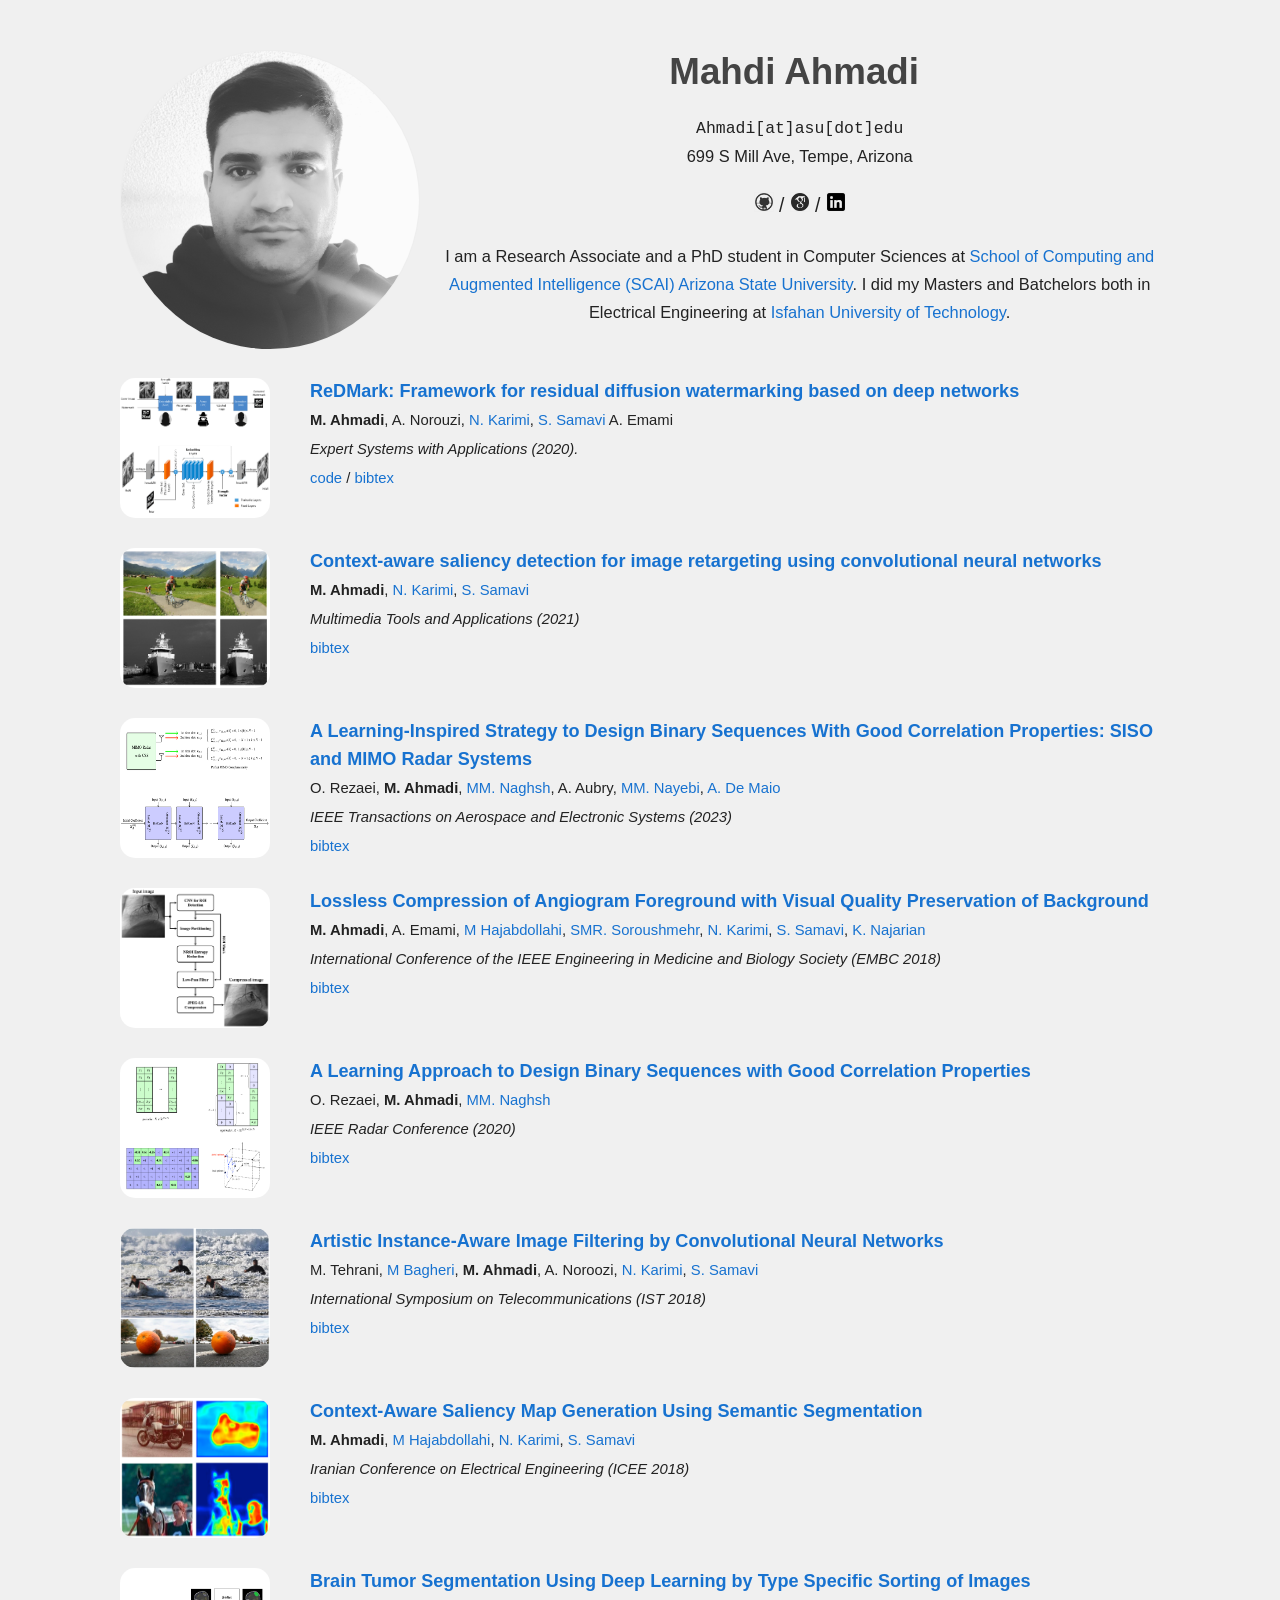
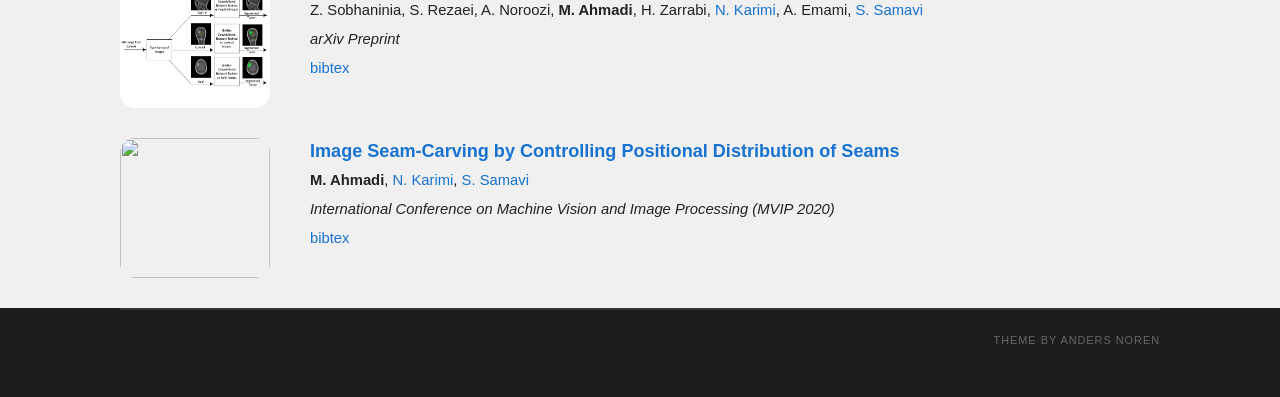
==== index.html @ 018c381a "added conference papers" ====
<!DOCTYPE html>
<html lang="en-US">

<head>
	<!-- Say hello to big brother -->
	<script>
  		(function(i,s,o,g,r,a,m){i['GoogleAnalyticsObject']=r;i[r]=i[r]//function(){
  		(i[r].q=i[r].q//[]).push(arguments)},i[r].l=1*new Date();a=s.createElement(o),
  		m=s.getElementsByTagName(o)[0];a.async=1;a.src=g;m.parentNode.insertBefore(a,m)
  		})(window,document,'script','https://www.google-analytics.com/analytics.js','ga');

  		ga('create', 'UA-86117270-1', 'auto');
		ga('send', 'pageview');
	</script>

	<meta charset="UTF-8">
	<meta name="viewport" content="width=device-width, initial-scale=1.0, maximum-scale=1.0, user-scalable=no" >
	<link rel="icon" type="image/png" href="home/icons/asu.png">
	<title>Mahdi Ahmadi</title>
	<link rel='stylesheet' id='new_style-css'  href='hemingway_stripped.css' type='text/css' media='all' />

	<!--Customizer CSS-->
	<style type="text/css">
	name {
		font-family: 'Lato', Verdana, Helvetica, sans-serif;
		font-size: 1em;
		padding-right: 0.3em;
	}
	heading {
		font-family: 'Lato', Verdana, Helvetica, sans-serif;
		font-size: 22px;
	}
	papertitle {
		font-family: 'Lato', Verdana, Helvetica, sans-serif;
		font-size: 1.1em;
		font-weight: bold;
	}
	authors {
		font-family: 'Lato', Verdana, Helvetica, sans-serif;
		font-size: 0.9em;
	}
	conference {
		font-family: 'Lato', Verdana, Helvetica, sans-serif;
		font-size: 0.9em;
		font-style: italic;
	}
	extras {
		font-family: 'Lato', Verdana, Helvetica, sans-serif;
		font-size: 0.9em;
	}
	.thumbnail {
		border-radius: 15px;
		float: left;
		margin-right: 40px;
		margin-bottom: 30px;
		vertical-align: middle;
		width: 150px;
		height:140px;
	}
	.img-circle {border-radius: 50%;}
	</style>
	
	<!--/Customizer CSS-->
</head>

<body>	
	<!-- Profile photo -->
	<!-- <div class="header section" style="background-image: url(home/background.jpg)"></div>  -->

	<div class="section-inner">
		<div class="post-content">
			<div class="alignleft">
				<img class="img-circle" src="home/profile1.jpg" width="300"/><br>
			</div>

			<!-- ===========================  Name and links ================================ -->
			<h1 class="aligncenter"><name>Mahdi Ahmadi</name></h1>

			<!-- ===========================  Contact info ================================ -->
			<p class="aligncenter">
				<font face="courier"> Ahmadi[at]asu[dot]edu </font> <br>
				699 S Mill Ave, Tempe, Arizona
			</p>

			<!-- ===========================  Info Links ================================ -->
			<p class="aligncenter" style="font-size:1em;" >
				<!--  All black icons -->
				<a href="https://github.com/MahdiShAhmadi"> <img src="home/icons/github-logo-icon-0.png" width="20" title='github'/> </a> /
				<a href="https://scholar.google.com/citations?user=rhxKATcAAAAJ&hl=en"> <img src="home/icons/GoogleScholar.png" width="20" title='gscholar'/>  </a> /
				<a href="https://www.linkedin.com/in/mahdi-ahmadi-640239119/"> <img src="home/icons/linkedin-icon-black.png" width="20" title='LinkedIn'/> </a> 
			</p>

			
			<!-- ===========================  Bio ================================ -->
			<p class="aligncenter">
				I am a Research Associate and a PhD student in Computer Sciences at <a href="https://scai.engineering.asu.edu/" >School of Computing and Augmented Intelligence (SCAI)</a> <a href="https://asu.edu/" >Arizona State University</a>.
				I did my Masters and Batchelors both in Electrical Engineering at <a href="https://iut.ac.ir/en">Isfahan University of Technology</a>.
			</p>
			

			<!-- =========================  Publications ========================= -->
			<!-- <h2>Publications</h2> -->
			<p style="clear:left">
				<img class="thumbnail" src="publications/redmark/redmark1.png">
				<papertitle><a href="https://www.sciencedirect.com/science/article/abs/pii/S0957417419308759">ReDMark: Framework for residual diffusion watermarking based on deep networks</a></papertitle><br>
				<authors>
					<b>M. Ahmadi</b>,
					A. Norouzi,
					<a href="https://nader-karimi.iut.ac.ir/">N. Karimi</a>,
					<a href="https://samavi.iut.ac.ir/">S. Samavi</a>
					A. Emami<br>
				</authors>
				<conference>Expert Systems with Applications (2020).</conference> <br>
				<extras>
					<a href="https://github.com/MahdiShAhmadi/ReDMark">code</a> /
					<a href="publications/redmark/bibtex.txt">bibtex</a>
				</extras>
			</p>

			<p style="clear:left">
				<img class="thumbnail" src="publications/retargeting/retargeting.png">
				<papertitle><a href="https://link.springer.com/article/10.1007/s11042-020-10185-0">Context-aware saliency detection for image retargeting using convolutional neural networks</a></papertitle><br>
				<authors>
					<b>M. Ahmadi</b>,
					<a href="https://nader-karimi.iut.ac.ir/">N. Karimi</a>,
					<a href="https://samavi.iut.ac.ir/">S. Samavi</a><br>
				</authors>
				<conference>Multimedia Tools and Applications (2021)</conference> <br>
				<extras>
					<a href="publications/retargeting/bibtex.txt">bibtex</a>
				</extras>
			</p>

			<p style="clear:left">
				<img class="thumbnail" src="publications/biscorn-mimo/biscorn-mimo-css.png">
				<papertitle><a href="publications/dpmcnn/savalle2014deformable.pdf">A Learning-Inspired Strategy to Design Binary Sequences With Good Correlation Properties: SISO and MIMO Radar Systems</a></papertitle><br>
				<authors>
					O. Rezaei,
					<b>M. Ahmadi</b>,
					<a href="https://naghsh.iut.ac.ir/">MM. Naghsh</a>,
					A. Aubry,
					<a href="https://ee.sharif.edu/~nayebi/en/index.html">MM. Nayebi</a>,
					<a href="https://www.docenti.unina.it/#!/professor/414e544f4e494f4445204d41494f444d454e544e37344832304938363252/riferimenti">A. De Maio</a><br>
				</authors>
				<conference>IEEE Transactions on Aerospace and Electronic Systems (2023)</conference> <br>
				<extras>
					<!--<a href="https://arxiv.org/pdf/2305.08936">arXiv</a> /-->
					<a href="publications/biscorn-mimo/bibtex.txt">bibtex</a>
				</extras>
			</p>

			<p style="clear:left">
				<img class="thumbnail" src="publications/lossless/lossless.png">
				<papertitle><a href="https://ieeexplore.ieee.org/abstract/document/8513426">Lossless Compression of Angiogram Foreground with Visual Quality Preservation of Background</a></papertitle><br>
				<authors>
					<b>M. Ahmadi</b>,
					A. Emami,
					<a href="https://www.researchgate.net/profile/Mohsen-Hajabdollahi">M Hajabdollahi</a>,
					<a href="https://medicine.umich.edu/dept/mni/reza-soroushmehr-phd">SMR. Soroushmehr</a>,
					<a href="https://nader-karimi.iut.ac.ir/">N. Karimi</a>,
					<a href="https://samavi.iut.ac.ir/">S. Samavi</a>,
					<a href="https://najarianlab.ccmb.med.umich.edu/">K. Najarian</a><br>
				</authors>
				<conference>International Conference of the IEEE Engineering in Medicine and Biology Society (EMBC 2018)</conference> <br>
				<extras>
					<a href="publications/lossless/bibtex.txt">bibtex</a>
				</extras>
			</p>

			<p style="clear:left">
				<img class="thumbnail" src="publications/biscorn/biscorn.png">
				<papertitle><a href="https://ieeexplore.ieee.org/abstract/document/9266467">A Learning Approach to Design Binary Sequences with Good Correlation Properties</a></papertitle><br>
				<authors>
					O. Rezaei,
					<b>M. Ahmadi</b>,
					<a href="https://naghsh.iut.ac.ir/">MM. Naghsh</a><br>
				</authors>
				<conference>IEEE Radar Conference (2020)</conference> <br>
				<extras>
					<a href="publications/biscorn/bibtex.txt">bibtex</a>
				</extras>
			</p>

			<p style="clear:left">
				<img class="thumbnail" src="publications/artistic/artistic.png">
				<papertitle><a href="https://ieeexplore.ieee.org/abstract/document/8661048">Artistic Instance-Aware Image Filtering by Convolutional Neural Networks</a></papertitle><br>
				<authors>
					M. Tehrani,
					<a href="https://www.researchgate.net/profile/Mahnoosh-Bagheri">M Bagheri</a>,
					<b>M. Ahmadi</b>,
					A. Noroozi,
					<a href="https://nader-karimi.iut.ac.ir/">N. Karimi</a>,
					<a href="https://samavi.iut.ac.ir/">S. Samavi</a><br>
				</authors>
				<conference>International Symposium on Telecommunications (IST 2018)</conference> <br>
				<extras>
					<a href="publications/artistic/bibtex.txt">bibtex</a>
				</extras>
			</p>
			
			<p style="clear:left">
				<img class="thumbnail" src="publications/saliency/saliency.png">
				<papertitle><a href="https://ieeexplore.ieee.org/abstract/document/8472577">Context-Aware Saliency Map Generation Using Semantic Segmentation</a></papertitle><br>
				<authors>
					<b>M. Ahmadi</b>,
					<a href="https://www.researchgate.net/profile/Mohsen-Hajabdollahi">M Hajabdollahi</a>,
					<a href="https://nader-karimi.iut.ac.ir/">N. Karimi</a>,
					<a href="https://samavi.iut.ac.ir/">S. Samavi</a><br>
				</authors>
				<conference>Iranian Conference on Electrical Engineering (ICEE 2018)</conference> <br>
				<extras>
					<a href="publications/saliency/bibtex.txt">bibtex</a>
				</extras>
			</p>

			<p style="clear:left">
				<img class="thumbnail" src="publications/brain/brain.png">
				<papertitle><a href="https://arxiv.org/abs/1809.07786">Brain Tumor Segmentation Using Deep Learning by Type Specific Sorting of Images</a></papertitle><br>
				<authors>
					Z. Sobhaninia, 
					S. Rezaei,
					A. Noroozi,
					<b>M. Ahmadi</b>,
					H. Zarrabi,
					<a href="https://nader-karimi.iut.ac.ir/">N. Karimi</a>,
					A. Emami,
					<a href="https://samavi.iut.ac.ir/">S. Samavi</a><br>
				</authors>
				<conference>arXiv Preprint</conference> <br>
				<extras>
					<a href="publications/brain/bibtex.txt">bibtex</a>
				</extras>
			</p>

			<p style="clear:left">
				<img class="thumbnail" src="publications/seam/seam.png">
				<papertitle><a href="https://ieeexplore.ieee.org/abstract/document/9116888">Image Seam-Carving by Controlling Positional Distribution of Seams</a></papertitle><br>
				<authors>
					<b>M. Ahmadi</b>,
					<a href="https://nader-karimi.iut.ac.ir/">N. Karimi</a>,
					<a href="https://samavi.iut.ac.ir/">S. Samavi</a><br>
				</authors>
				<conference>International Conference on Machine Vision and Image Processing (MVIP 2020)</conference> <br>
				<extras>
					<a href="publications/seam/bibtex.txt">bibtex</a>
				</extras>
			</p>

			<div class="clear"></div>
		</div> <!-- /post-content -->
	</div> <!-- /wrapper section-inner -->

	<div class="credits section bg-dark no-padding">
		<div class="credits-inner section-inner">
			<p class="credits-right">
				Theme by <a href="http://www.andersnoren.se">Anders Noren</a>
			</p>
			<div class="clear"></div>
		</div> <!-- /credits-inner -->
	</div> <!-- /credits -->

</body>
</html>
---- hemingway_stripped.css ----
/*---------------------------------------------------------------------------------

	This theme is a stripped down version of Anders NorAn's
	Heminway theme.
	More info on the Heminway theme:
	Author URI: http://www.andersnoren.se
	Theme URI: http://www.andersnoren.se/teman/hemingway-wordpress-theme/
	License: GNU General Public License version 2.0
	License URI: http://www.gnu.org/licenses/gpl-2.0.html

	All files, unless otherwise stated, are released under the GNU General Public License
	version 2.0 (http://www.gnu.org/licenses/gpl-2.0.html)

-----------------------------------------------------------------------------------

	0.	CSS Reset & Clearfix
	1.	Document Setup
	2.  Structure
	3.	Header
	5.	Post Content
	6.	Footer and Credits
	7.	Responsive

----------------------------------------------------------------------------------- */


/* -------------------------------------------------------------------------------- */
/*	0. CSS Reset
/* -------------------------------------------------------------------------------- */

html, body { margin:0 auto; padding:0; }

h1, h2, h3, h4, h5, h6, p, em, img, li, ol, ul, fieldset, tr, th, td {
	margin:0;
	padding:0;
	border:0;
	font-weight:normal;
	font-style:normal;
	font-size:85%;
	line-height:1;
	font-family:inherit;
	text-align:left;
}
ol, ul { list-style:none; }
a { outline:none; }


/* -------------------------------------------------------------------------------- */
/*	1. Document setup
/* -------------------------------------------------------------------------------- */
body {
	margin: 0;
	padding: 0;
	border: none;
	background: #F0F0F0;
	color: #222;
	font-family: 'Lato', sans-serif;
	font-size: 18px;
	-webkit-font-smoothing: subpixel-antialiased;
}

body a {
	/*color: #1abc9c;*/
	/*color: #03a9f4;*/
	/*color: #7fbfd4;*/
	/*color: #40b5ff;*/
	/*color: #3297e9;*/
	color: #1772d0;
	text-decoration: none;
}

body a:hover {
	color: #40b5ff;
	text-decoration: none;
}

img {
	max-width: 100%;
	height: auto;
}
.hidden { display: none; }
.clear { clear: both; }
.left { float: left; }
.right { float: right; }


/* -------------------------------------------------------------------------------- */
/*	2.	Structure
/* -------------------------------------------------------------------------------- */
.section {
	padding: 2%;
	position: relative;
}
.section.large-padding { padding: 7.5% 0; }
.section.medium-padding { padding: 5% 0; }
.section.small-padding { padding: 2.5% 0; }
.section.no-padding { padding: 0; }
.section.bg-dark { background: #1D1D1D; }
.section.bg-dark-light { background: #262626; }
.bg-shade {
	position: absolute;
	top: 0;
	right: 0;
	bottom: 0;
	left: 0;
	background: #262626;
}
.section-inner {
	width: 1040px;
	max-width: 86%;
	margin: 0 auto;
}

/* -------------------------------------------------------------------------------- */
/*	3. Header
/* -------------------------------------------------------------------------------- */
.header-cover { overflow-y: hidden; }  
.header {
	min-height: 350px;    
	background-size: cover;
	-moz-background-size: cover; 
	-webkit-background-size: cover; 
	background-repeat: no-repeat;
	background-position: center -40px;
	overflow:hidden; 
	-webkit-transition: all 3s ease; 
	-moz-transition: all 3s ease; 
	-ms-transition: all 3s ease; 
	transition: all 3s ease; 
}  
.header:hover {
    min-height: 800px;
	background-size: cover;
	-moz-background-size: cover; 
	-webkit-background-size: cover; 
	background-repeat: no-repeat; 
} 


/* -------------------------------------------------------------------------------- */
/*	7. Post content
/* -------------------------------------------------------------------------------- */
.post-content { font-size: 1.075em; }
.post-content a:hover { text-decoration: underline; }
.post-content p,
.post-content ul,
.post-content pre {
	line-height: 170%;
	margin-bottom: 1.1em;
}

.post-content > *:first-child { margin-top: 0; }
.post-content *:last-child { margin-bottom: 0; }
.post-content h1, .post-content h2, .post-content h3, .post-content h4, .post-content h5, .post-content h6 {
	margin: 50px 0 20px;
	color: #444;
	line-height: 120%;
}

.post-content h1 { font-size: 1.90em; font-weight: 700; }
.post-content h2 { font-size: 1.5em; font-weight: 700; }
.post-content h3 { font-size: 1.25em; font-weight: 700; }
.post-content h4 { font-size: 1.25em; }
.post-content h5 { font-size: 1.1em; }
.post-content h6 {
	font-size: 0.9em;
	font-weight: bold;
	text-transform: uppercase;
	letter-spacing: 1px;
}
.post-content blockquote cite em { font-style: italic; font-weight: bold; }
em, q {  font-style: italic;  }
.post-content strong em,
.post-content em strong {
	font-weight: bold;
	font-style: italic;
}
.post-content ul {
	list-style: disc;
	margin-left: 1.5em;
}
.post-content li {
	margin-bottom: 0.5em;
	line-height: 140%;
}


/* Post media --------------------------------------- */
img.alignleft,
.alignleft img,
img.aligncenter,
.aligncenter img,
img.alignright,
.alignright img {
	box-sizing: border-box;
	padding: 0px;
	border: 1px solid #EEE;
}
.post-content .alignleft,
.post-content .alignright {
	margin-bottom: 1.2em;
}
.post-content .alignleft {
	float: left;
	margin-right: 1em;
}
.post-content .alignright {
	float: right;
	margin-left: 1em;
}
.post-content .aligncenter {
	display: block;
	margin-left: auto;
	margin-right: auto;
	text-align: center;
}

/* -------------------------------------------------------------------------------- */
/*	12. Footer and Credits
/* -------------------------------------------------------------------------------- */
.footer {
	font-size: 0.9em;
	margin-top: 7.5%;
}
.column {
	width: 30%;
	margin-left: 5%;
}
.credits.no-padding { font-size: 0.8rem; }
.credits-inner {
	padding: 25px 0 4%;
	border-top: 2px solid rgba(255,255,255,0.1);
	text-transform: uppercase;
	letter-spacing: 1px;
}
.credits,
.credits a { color: #666; }
.credits-left { float: left; }
.credits-right { float: right; }
.tothetop:hover { cursor: pointer; }
img#wpstats { display: none; }


/* -------------------------------------------------------------------------------- */
/*	14. Responsive
/* -------------------------------------------------------------------------------- */
@media (max-width: 1040px) {

	body { font-size: 16px; }
	/* Structure --------------------------------------- */
	.wrapper { 	margin-top: 7.5%; }
}

@media (max-width: 800px) {
	body { font-size: 18px; }
	/* Structure --------------------------------------- */
	.content,
	.sidebar {
		width: 100%;
		float: none;
	}

	.sidebar { display: none; }
	.section.large-padding,
	.section.medium-padding { padding: 40px 0; }
	.footer { margin-top: 60px; }

	/* Navigation --------------------------------------- */
	.navigation-inner { max-width: 100%; }
	.blog-menu { display: none; }
	.toggle-container {
		display: block;
		background: #1D1D1D;
	}

	.toggle {
		display: inline-block;
		position: relative;
		height: 57px;
		width: 32px;
		padding: 20px 0px;
	}

	.toggle:hover { cursor: pointer; }

	.nav-toggle { float: left; margin-left: 7%; }
	.search-toggle { float: right; margin-right: 7%; }

	.nav-toggle:hover { cursor: pointer; }

	.nav-toggle .bar {
		display: block;
		width: 24px;
		height: 3px;
		margin-top: 4px;
		background: #666;
	}

	.nav-toggle .bar:first-child { margin-top: 0; }

	.nav-toggle.active .bar { background-color: #FFF; }

	.search-toggle .metal,
	.search-toggle .glass,
	.search-toggle .handle {
		position: absolute;
	}

	.search-toggle .metal {
		width: 24px;
		height: 24px;
		top: 14px;
		left: 6px;
		border-radius: 999px;
		-moz-border-radius: 999px;
		-webkit-border-radius: 999px;
		background: #555;
	}

	.search-toggle .glass {
		width: 14px;
		height: 14px;
		top: 19px;
		left: 11px;
		border-radius: 999px;
		-moz-border-radius: 999px;
		-webkit-border-radius: 999px;
		background: #1D1D1D;
	}

	.search-toggle .handle {
		height: 5px;
		width: 14px;
		top: 36px;
		left: 0px;
		background: #555;
		border-radius: 2px 0 0 2px;
		-moz-border-radius: 2px 0 0 2px;
		-webkit-border-radius: 2px 0 0 2px;
		-webkit-transform:rotate(-45deg);
	}

	.search-toggle.active .metal,
	.search-toggle.active .handle { background: #FFF; }

	.blog-search,
	.navigation { background: #282828; }

	.mobile-menu a {
		display: block;
		padding: 24px;
		font-size: 12px;
		border-bottom: 1px solid rgba(255,255,255,0.1);
		background: #282828;
		display: block;
		text-transform: uppercase;
		letter-spacing: 1px;
		color: rgba(255,255,255,0.4);
		font-size: 13px;
	}

	.mobile-menu a:hover,
	.mobile-menu .current-menu-item a { color: #FFF; }

	.mobile-menu ul a { width: 100%; }

	.mobile-menu ul a { padding-left: 40px; }
	.mobile-menu ul ul a { padding-left: 60px; }
	.mobile-menu ul ul ul a { padding-left: 80px; }
	.mobile-menu ul ul ul ul a { padding-left: 100px; }
	.mobile-menu ul ul ul ul ul a { padding-left: 120px; }

	.blog-search { padding: 8%; }

	.blog-search .searchform {
		position: relative;
		overflow: hidden;
	}

	.blog-search #s {
		width: 97.5%;
		padding: 18px 100px 18px 20px;
		background: #FFF;
		font-family: 'Lato', sans-serif;
		font-size: 1em;
		color: #444;
		border: none;
		border-radius: 4px 0 0 4px;
		-moz-border-radius: 4px 0 0 4px;
		-webkit-border-radius: 4px 0 0 4px;
		margin: 0;
	}

	.blog-search #s:focus { outline: none; }

	.blog-search #searchsubmit {
		-webkit-appearance: none;
		position: absolute;
		right: 0;
		top: 0;
		width: 85px;
		padding: 20px 0;
		line-height: 1;
		border: none;
		margin: 0;
		background: #1abc9c;
		border: 1px solid #1abc9c;
		color: #FFF;
		text-transform: uppercase;
		letter-spacing: 1px;
		font-size: 0.8rem;
		font-family: 'Lato', sans-serif;
		border-radius: 0 4px 4px 0;
		-moz-border-radius: 0 4px 4px 0;
		-webkit-border-radius: 0 4px 4px 0;
	}

	.blog-search #searchsubmit:hover {
		cursor: pointer;
		background-color: #089D80;
		border-color: #089D80;
	}

	/* Pagination --------------------------------------- */

	.archive-nav { margin-top: 60px; }


}

@media (max-width: 700px) {

	body { font-size: 16px; }

	/* Header --------------------------------------- */

	.header.section { padding: 60px 0; }

	.blog-info { padding: 20px; }
	.blog-description:before { margin: 15px auto; }

	/* Main content --------------------------------------- */

	.post {
		padding-bottom: 35px;
		margin-bottom: 35px;
	}

	.post:last-child { padding-bottom: 0; border-bottom: none; margin-bottom: 0; }

	.featured-media { margin-bottom: 25px; }

	.post-header { margin-bottom: 25px; }

	.post-title { margin-bottom: 12px; }

	.post-meta-bottom { margin-top: 40px; }

	/* Post content --------------------------------------- */

	.post-content h1,
	.post-content h2,
	.post-content h3,
	.post-content h4,
	.post-content h5,
	.post-content h6 {
		margin-top: 30px;
		margin-bottom: 10px;
	}

	.post-content .alignleft,
	.post-content .alignright {
		float: none;
		width: auto;
		margin: 0 auto 1.2em auto;
	}

	.post-content .alignleft img,
	.post-content .alignright img {
		display: block;
		margin: 0 auto;
	}

	/* Comments --------------------------------------- */

	.comments { padding-top: 40px; margin-top: 40px; }
	.comment-respond { margin-top: 40px; }

	.post + .comment-respond { padding-top: 40px; }

	.comments-title, #reply-title { font-size: 1.5em; }
	.comments-title { margin-bottom: 20px; }

	.comment-meta-content { padding-top: 9px; }

	.comment-actions { margin-top: 10px; }

	.comment-meta .comment-actions { display: none; }

	.comment-content .comment-actions {
		display: block;
		position: relative;
		top: auto;
		right: auto;
		margin-top: 1em;
	}

	.comment-content h1,
	.comment-content h2,
	.comment-content h3,
	.comment-content h4,
	.comment-content h5,
	.comment-content h6 {
		margin-top: 30px;
		margin-bottom: 10px;
	}

	/* Respond --------------------------------------- */

	.content form input[type="text"],
	.content form input[type="email"],
	.content form input.password,
	.content form textarea,
	.content form textarea {
		padding: 10px;
		border-radius: 4px;
		-moz-border-radius: 4px;
		-webkit-border-radius: 4px;
	}

	.content #respond form input { width: 100%; }

	/* Footer --------------------------------------- */

	.footer { margin-top: 60px; }

	.footer .column {
		width: 100%;
		margin-left: 0;
		padding-top: 40px;
		border-top: 4px solid rgba(255,255,255,0.1);
		margin-top: 40px;
	}

	.footer .column:first-child { margin-top: 0; border-top: 0; padding-top: 0; }

	.widget {
		margin-bottom: 40px;
		border-bottom: 4px solid rgba(255,255,255,0.1);
		padding-bottom: 40px;
	}

	/* Credits --------------------------------------- */

	.credits.section { border-top: 1px solid rgba(255,255,255,0.1); }

	.credits-inner {
		padding: 30px 0;
		border-top: 0;
		text-align: center;
	}

	.credits p { float: none; display: inline; }

	.credits .right,
	.credits span { display: none; }

}

@media (max-width: 500px) {


	body { font-size: 15px; }

	/* Header --------------------------------------- */

	.header.section { padding: 30px 0; }

	/* Post --------------------------------------- */

	.post-title { font-size: 1.75em; }

	.post-author { display: none; }
	.post-header .date-sep:nth-of-type(2) { display: none; }

	.media-caption-container {
		position: static;
		top: auto;
		left: auto;
		width: 100%;
		margin: -3px 0 0 0;
	}

	.media-caption {
		padding: 10px;
		border-radius: 0 0 4px 4px;
		-moz-border-radius: 0 0 4px 4px;
		-webkit-border-radius: 0 0 4px 4px;
		background: #EEE;
		color: #666;
		width: 100%;
	}

	.media-caption:hover { background: #EEE; color: #666; }

	/* Single post --------------------------------------- */

	.post-cat-tags p { display: block; }
	.post-cat-tags p:last-child { margin-left: 0; margin-top: 10px; }

	.single .post-nav { padding: 0; font-size: 1em; }

	.single .post-nav a,
	.single .post-nav .post-nav-newer {
		max-width: 100%;
		float: none;
		text-align: left;
		padding: 20px 0;
	}

	.single .post-nav .post-nav-newer { border-top: 1px solid #EEE; }
	.single .post-nav .post-nav-newer h5 { text-align: left; }

	/* Post formats --------------------------------------- */

	.blog .format-quote .post-content,
	.archive .format-quote .post-content,
	.search .format-quote .post-content {
		padding: 20px;
	}

	.blog .format-quote .post-content blockquote,
	.archive .format-quote .post-content blockquote,
	.search .format-quote .post-content blockquote {
		font-size: 1em;
	}

	.blog .format-quote .post-content blockquote cite,
	.archive .format-quote .post-content blockquote cite,
	.search .format-quote .post-content blockquote cite {
		font-size: 0.75rem;
	}

	/* Comments --------------------------------------- */

	.comment-meta-content { margin-left: 65px; }

	.comment-content { margin-left: 0; }

	/* Pagination --------------------------------------- */

	.archive-nav { margin-top: 40px; }

	.archive-nav a { font-size: 0.8rem; }

	.post-nav span,
	.archive-nav span,
	.comment-nav-below span { display: none; }

	/* Footer --------------------------------------- */

	.footer { margin-top: 40px; }

}
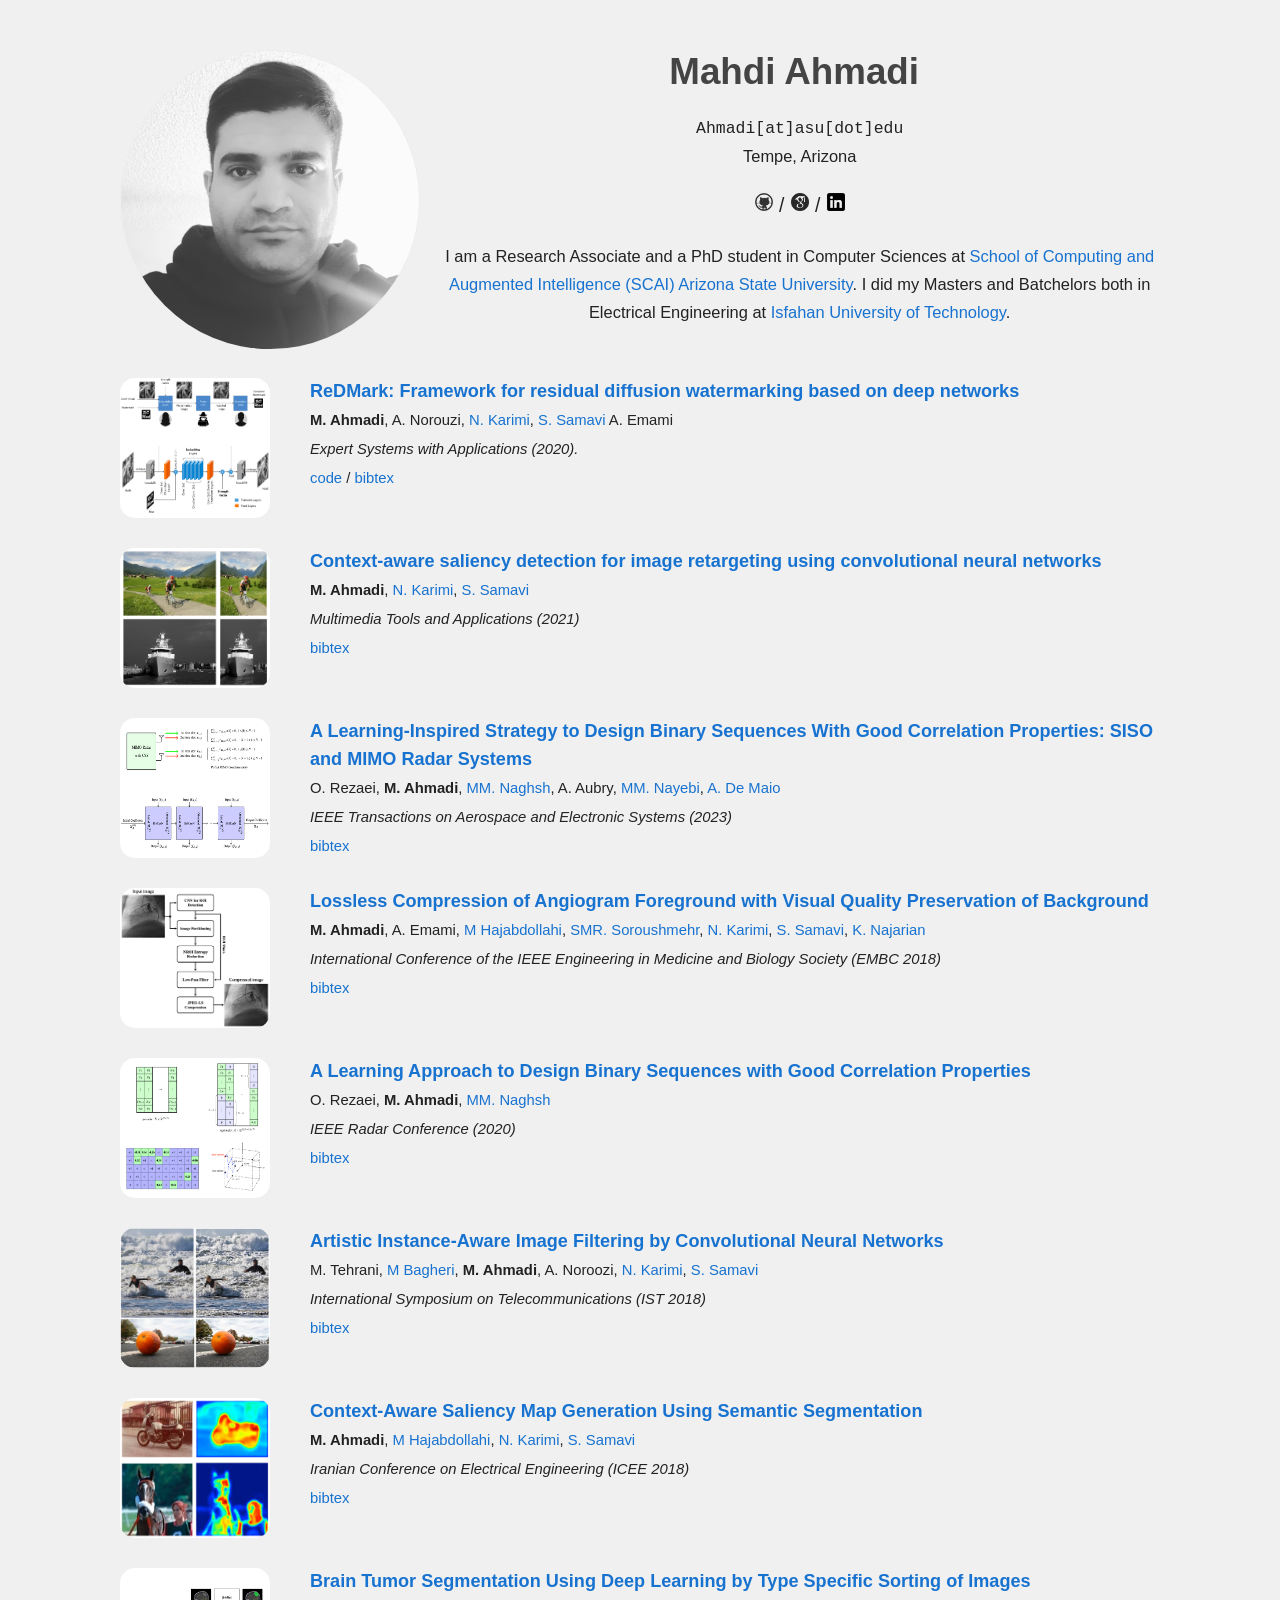
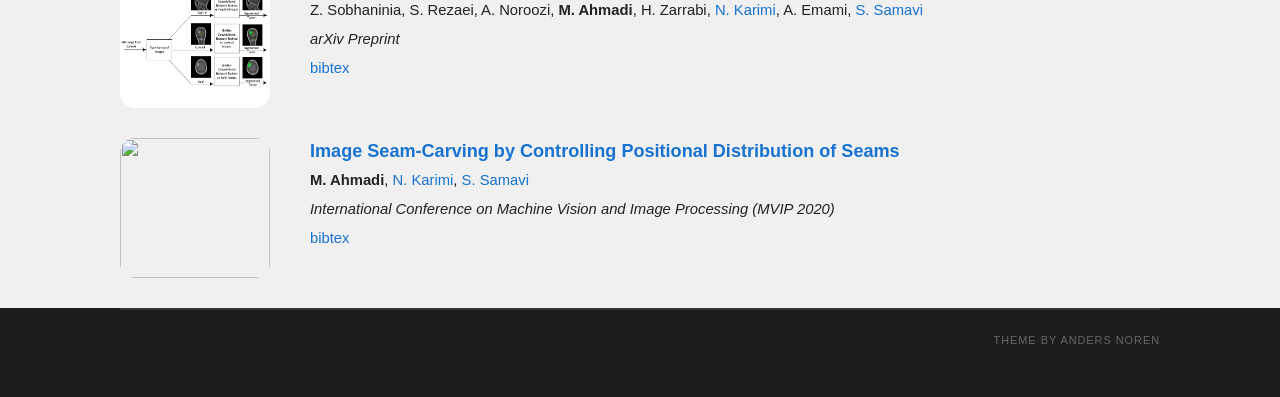
==== commit 4ced871d: "address modification" ====
--- a/index.html
+++ b/index.html
@@ -80,7 +80,7 @@
 			<!-- ===========================  Contact info ================================ -->
 			<p class="aligncenter">
 				<font face="courier"> Ahmadi[at]asu[dot]edu </font> <br>
-				699 S Mill Ave, Tempe, Arizona
+				<!--699 S Mill Ave, -->Tempe, Arizona
 			</p>
 
 			<!-- ===========================  Info Links ================================ -->
@@ -134,7 +134,7 @@
 
 			<p style="clear:left">
 				<img class="thumbnail" src="publications/biscorn-mimo/biscorn-mimo-css.png">
-				<papertitle><a href="publications/dpmcnn/savalle2014deformable.pdf">A Learning-Inspired Strategy to Design Binary Sequences With Good Correlation Properties: SISO and MIMO Radar Systems</a></papertitle><br>
+				<papertitle><a href="https://ieeexplore.ieee.org/abstract/document/10138370">A Learning-Inspired Strategy to Design Binary Sequences With Good Correlation Properties: SISO and MIMO Radar Systems</a></papertitle><br>
 				<authors>
 					O. Rezaei,
 					<b>M. Ahmadi</b>,
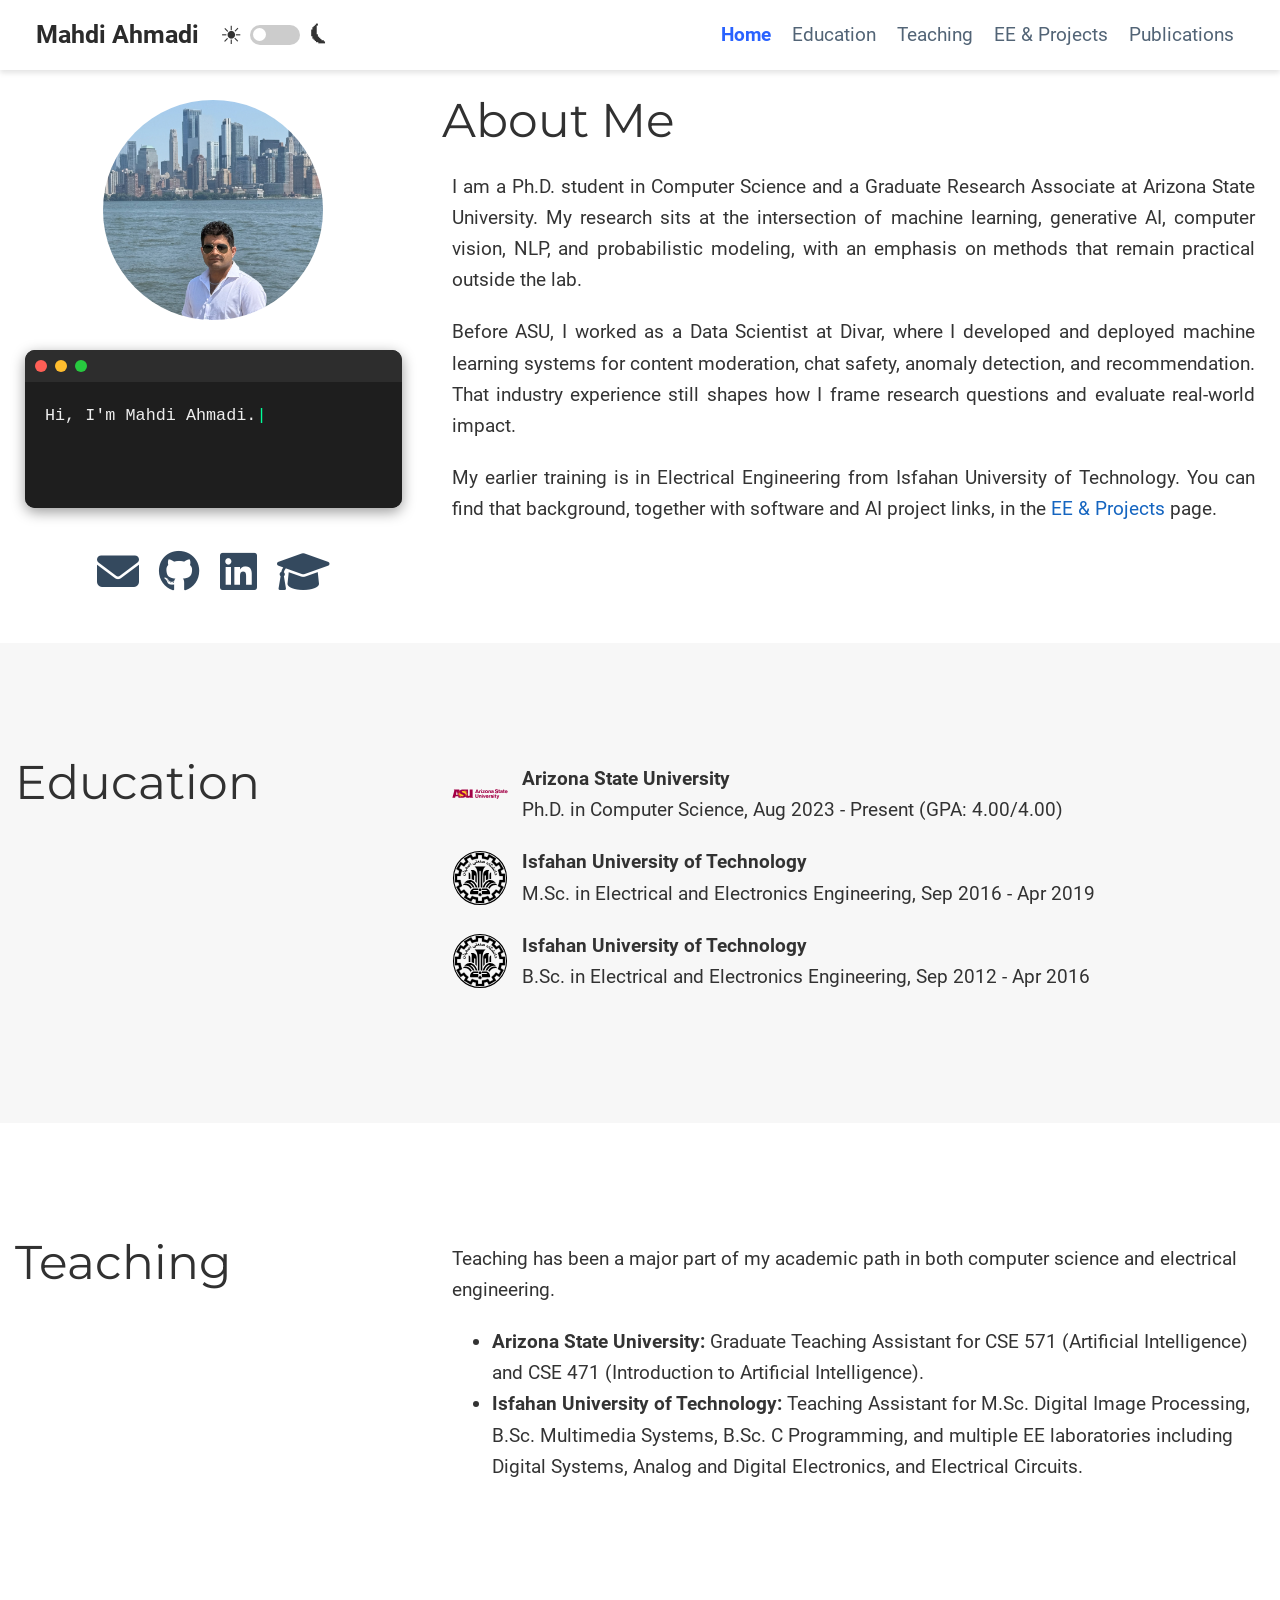
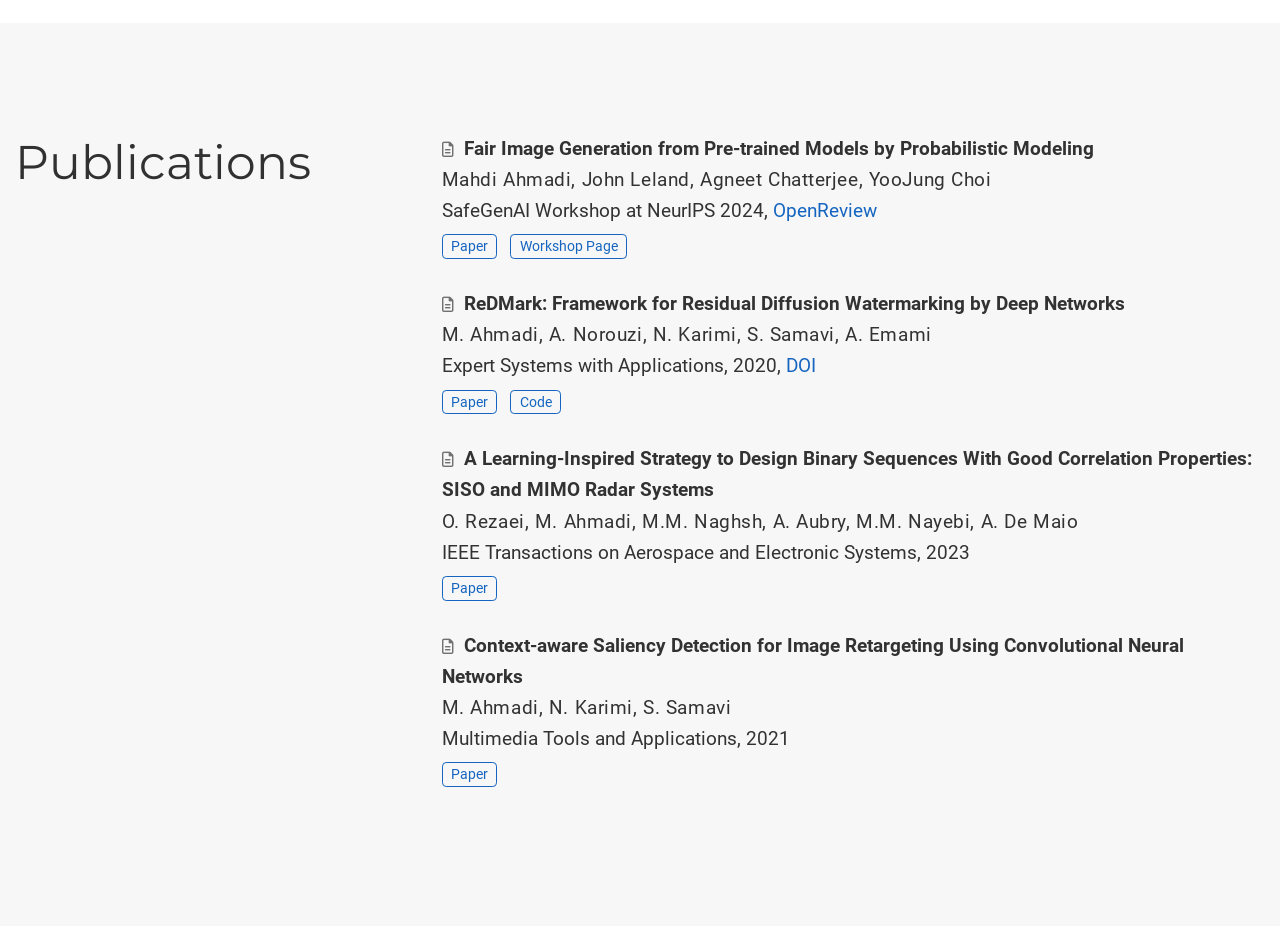
==== commit 54aca645: "Use profile3 for portfolio portrait" ====
--- a/index.html
+++ b/index.html
@@ -1,264 +1,3404 @@
-
 <!DOCTYPE html>
-<html lang="en-US">
+<html lang=en-us style>
+<meta charset=utf-8>
+<meta name=viewport content="width=device-width,initial-scale=1">
+<style>
+
+html, body {
+  background-color: #ffffff;
+}
+
+.page-header {
+  padding-top: env(safe-area-inset-top); /* optional */
+}
+
+.see-more-button {
+  background-color: white;
+  color: #555;
+  border: 2px dashed #aaa;
+  padding: 0.6rem 1.4rem;
+  font-size: 1rem;
+  font-weight: 500;
+  border-radius: 0.5rem;
+  transition: background 0.3s ease, color 0.3s ease, border-color 0.3s ease;
+}
+
+.see-more-button:hover {
+  background-color: #f9f9f9;
+  border-color: #666;
+  color: #000;
+  cursor: pointer;
+}
+
+
+.see-more-wrapper {
+  display: flex;
+  align-items: center;
+  justify-content: center;
+  gap: 1rem;
+  margin: 2rem 0;
+  width: 100%;
+}
+
+.see-more-wrapper .line {
+  flex: 1;
+  height: 1px;
+  background: linear-gradient(to right, rgba(255,255,255,0), rgba(0,0,0,0.3), rgba(255,255,255,0));
+  opacity: 0.7;
+}
+
+.hidden-projects {
+  opacity: 0;
+  max-height: 0;
+  overflow: hidden;
+  transition: max-height 0.6s ease, opacity 0.6s ease;
+}
+
+.hidden-projects.show {
+  opacity: 1;
+  max-height: 5000px;
+}
+
+#projects .row {
+        padding: 15px; /* Add padding to each row */
+    }
+
+    #projects .col-12 {
+        padding: 10px; /* Add padding inside columns */
+    }
+
+    #projects img {
+    max-width: 500px;
+    width: 100%;
+    height: auto;
+    padding: 10px;
+    box-sizing: border-box;
+    display: block;
+    margin-left: auto;
+    margin-right: auto;
+    }
+
+
+    .article-style {
+        padding: 10px; /* Add padding around the project text */
+        box-sizing: border-box;
+    }
+
+.btn-links-container {
+    display: flex; /* Enable flexbox layout */
+    gap: 10px; /* Space between buttons */
+    margin-top: 10px; /* Optional: Add some margin for spacing */
+}
+
+.btn-links {
+    flex: 0 0 auto; /* Prevent buttons from stretching */
+}
+
+/* Default button styles */
+.navbar-nav .nav-link {
+    color: black; /* Default text color */
+    text-decoration: none; /* Remove underline */
+    transition: color 0.3s ease; /* Smooth transition for text color */
+    font-weight: normal; /* Normal font weight by default */
+}
+
+/* Hover effect */
+.navbar-nav .nav-link:hover {
+    color: #0040ff !important; /* Temporarily change text color to blue on hover */
+}
+
+/* Active state (clicked button stays bold and blue) */
+.navbar-nav .nav-link.active {
+    color: #0040ff; /* Blue text color for the active button */
+    font-weight: bold; /* Bold font for the active button */
+}
+
+/* Ensure hover overrides active temporarily */
+.navbar-nav .nav-link.active:hover {
+    color: #0040ff; /* Make it blue again when hovered, even if active */
+}
+
+
+    @font-face {
+        font-family: "Montserrat";
+        font-style: normal;
+        font-weight: 400;
+        src: url([data-uri])format("woff2");
+        unicode-range: U+0000-00FF, U+0131, U+0152-0153, U+02BB-02BC, U+02C6, U+02DA, U+02DC, U+2000-206F, U+2074, U+20AC, U+2122, U+2191, U+2193, U+2212, U+2215, U+FEFF, U+FFFD
+    }
+
+    @font-face {
+        font-family: "Montserrat";
+        font-style: normal;
+        font-weight: 700;
+        src: url([data-uri])format("woff2");
+        unicode-range: U+0000-00FF, U+0131, U+0152-0153, U+02BB-02BC, U+02C6, U+02DA, U+02DC, U+2000-206F, U+2074, U+20AC, U+2122, U+2191, U+2193, U+2212, U+2215, U+FEFF, U+FFFD
+    }
+
+    @font-face {
+        font-family: "Roboto";
+        font-style: normal;
+        font-weight: 400;
+        src: url([data-uri])format("woff2");
+        unicode-range: U+0000-00FF, U+0131, U+0152-0153, U+02BB-02BC, U+02C6, U+02DA, U+02DC, U+2000-206F, U+2074, U+20AC, U+2122, U+2191, U+2193, U+2212, U+2215, U+FEFF, U+FFFD
+    }
+
+    @font-face {
+        font-family: "Roboto";
+        font-style: normal;
+        font-weight: 700;
+        src: url([data-uri])format("woff2");
+        unicode-range: U+0000-00FF, U+0131, U+0152-0153, U+02BB-02BC, U+02C6, U+02DA, U+02DC, U+2000-206F, U+2074, U+20AC, U+2122, U+2191, U+2193, U+2212, U+2215, U+FEFF, U+FFFD
+    }
+
+    @font-face {
+        font-family: "Roboto Mono";
+        font-style: normal;
+        font-weight: 400;
+        src: url([data-uri])format("woff2");
+        unicode-range: U+0000-00FF, U+0131, U+0152-0153, U+02BB-02BC, U+02C6, U+02DA, U+02DC, U+2000-206F, U+2074, U+20AC, U+2122, U+2191, U+2193, U+2212, U+2215, U+FEFF, U+FFFD
+    }
+
+    /*!* Font Awesome Free 6.1.2 by @fontawesome - https://fontawesome.com
+* Copyright 2022 Fonticons, Inc.*/
+    .fab,
+    .far,
+    .fas {
+        -moz-osx-font-smoothing: grayscale;
+        -webkit-font-smoothing: antialiased;
+        display: var(--fa-display, inline-block);
+        font-style: normal;
+        font-variant: normal;
+        line-height: 1;
+        text-rendering: auto
+    }
+
+    .fa-2x {
+        font-size: 2em
+    }
+
+    .fa-fw {
+        text-align: center;
+        width: 1.25em
+    }
+
+    .fa-ul {
+        list-style-type: none;
+        margin-left: var(--fa-li-margin, 2.5em);
+        padding-left: 0
+    }
+
+    .fa-ul>li {
+        position: relative
+    }
+
+    .fa-li {
+        left: calc(var(--fa-li-width, 2em)*-1);
+        position: absolute;
+        text-align: center;
+        width: var(--fa-li-width, 2em);
+        line-height: inherit
+    }
+
+    @-webkit-keyframes fa-beat {
+
+        0%,
+        90% {
+            -webkit-transform: scale(1);
+            transform: scale(1)
+        }
+
+        45% {
+            -webkit-transform: scale(var(--fa-beat-scale, 1.25));
+            transform: scale(var(--fa-beat-scale, 1.25))
+        }
+    }
+
+    @keyframes fa-beat {
+
+        0%,
+        90% {
+            -webkit-transform: scale(1);
+            transform: scale(1)
+        }
+
+        45% {
+            -webkit-transform: scale(var(--fa-beat-scale, 1.25));
+            transform: scale(var(--fa-beat-scale, 1.25))
+        }
+    }
+
+    @-webkit-keyframes fa-bounce {
+        0% {
+            -webkit-transform: scale(1) translateY(0);
+            transform: scale(1) translateY(0)
+        }
+
+        10% {
+            -webkit-transform: scale(var(--fa-bounce-start-scale-x, 1.1), var(--fa-bounce-start-scale-y, .9)) translateY(0);
+            transform: scale(var(--fa-bounce-start-scale-x, 1.1), var(--fa-bounce-start-scale-y, .9)) translateY(0)
+        }
+
+        30% {
+            -webkit-transform: scale(var(--fa-bounce-jump-scale-x, .9), var(--fa-bounce-jump-scale-y, 1.1)) translateY(var(--fa-bounce-height, -.5em));
+            transform: scale(var(--fa-bounce-jump-scale-x, .9), var(--fa-bounce-jump-scale-y, 1.1)) translateY(var(--fa-bounce-height, -.5em))
+        }
+
+        50% {
+            -webkit-transform: scale(var(--fa-bounce-land-scale-x, 1.05), var(--fa-bounce-land-scale-y, .95)) translateY(0);
+            transform: scale(var(--fa-bounce-land-scale-x, 1.05), var(--fa-bounce-land-scale-y, .95)) translateY(0)
+        }
+
+        57% {
+            -webkit-transform: scale(1) translateY(var(--fa-bounce-rebound, -.125em));
+            transform: scale(1) translateY(var(--fa-bounce-rebound, -.125em))
+        }
+
+        64% {
+            -webkit-transform: scale(1) translateY(0);
+            transform: scale(1) translateY(0)
+        }
+
+        to {
+            -webkit-transform: scale(1) translateY(0);
+            transform: scale(1) translateY(0)
+        }
+    }
+
+    @keyframes fa-bounce {
+        0% {
+            -webkit-transform: scale(1) translateY(0);
+            transform: scale(1) translateY(0)
+        }
+
+        10% {
+            -webkit-transform: scale(var(--fa-bounce-start-scale-x, 1.1), var(--fa-bounce-start-scale-y, .9)) translateY(0);
+            transform: scale(var(--fa-bounce-start-scale-x, 1.1), var(--fa-bounce-start-scale-y, .9)) translateY(0)
+        }
+
+        30% {
+            -webkit-transform: scale(var(--fa-bounce-jump-scale-x, .9), var(--fa-bounce-jump-scale-y, 1.1)) translateY(var(--fa-bounce-height, -.5em));
+            transform: scale(var(--fa-bounce-jump-scale-x, .9), var(--fa-bounce-jump-scale-y, 1.1)) translateY(var(--fa-bounce-height, -.5em))
+        }
+
+        50% {
+            -webkit-transform: scale(var(--fa-bounce-land-scale-x, 1.05), var(--fa-bounce-land-scale-y, .95)) translateY(0);
+            transform: scale(var(--fa-bounce-land-scale-x, 1.05), var(--fa-bounce-land-scale-y, .95)) translateY(0)
+        }
+
+        57% {
+            -webkit-transform: scale(1) translateY(var(--fa-bounce-rebound, -.125em));
+            transform: scale(1) translateY(var(--fa-bounce-rebound, -.125em))
+        }
+
+        64% {
+            -webkit-transform: scale(1) translateY(0);
+            transform: scale(1) translateY(0)
+        }
+
+        to {
+            -webkit-transform: scale(1) translateY(0);
+            transform: scale(1) translateY(0)
+        }
+    }
+
+    @-webkit-keyframes fa-fade {
+        50% {
+            opacity: var(--fa-fade-opacity, .4)
+        }
+    }
+
+    @keyframes fa-fade {
+        50% {
+            opacity: var(--fa-fade-opacity, .4)
+        }
+    }
+
+    @-webkit-keyframes fa-beat-fade {
+
+        0%,
+        to {
+            opacity: var(--fa-beat-fade-opacity, .4);
+            -webkit-transform: scale(1);
+            transform: scale(1)
+        }
+
+        50% {
+            opacity: 1;
+            -webkit-transform: scale(var(--fa-beat-fade-scale, 1.125));
+            transform: scale(var(--fa-beat-fade-scale, 1.125))
+        }
+    }
+
+    @keyframes fa-beat-fade {
+
+        0%,
+        to {
+            opacity: var(--fa-beat-fade-opacity, .4);
+            -webkit-transform: scale(1);
+            transform: scale(1)
+        }
+
+        50% {
+            opacity: 1;
+            -webkit-transform: scale(var(--fa-beat-fade-scale, 1.125));
+            transform: scale(var(--fa-beat-fade-scale, 1.125))
+        }
+    }
+
+    @-webkit-keyframes fa-flip {
+        50% {
+            -webkit-transform: rotate3d(var(--fa-flip-x, 0), var(--fa-flip-y, 1), var(--fa-flip-z, 0), var(--fa-flip-angle, -180deg));
+            transform: rotate3d(var(--fa-flip-x, 0), var(--fa-flip-y, 1), var(--fa-flip-z, 0), var(--fa-flip-angle, -180deg))
+        }
+    }
+
+    @keyframes fa-flip {
+        50% {
+            -webkit-transform: rotate3d(var(--fa-flip-x, 0), var(--fa-flip-y, 1), var(--fa-flip-z, 0), var(--fa-flip-angle, -180deg));
+            transform: rotate3d(var(--fa-flip-x, 0), var(--fa-flip-y, 1), var(--fa-flip-z, 0), var(--fa-flip-angle, -180deg))
+        }
+    }
+
+    @-webkit-keyframes fa-shake {
+        0% {
+            -webkit-transform: rotate(-15deg);
+            transform: rotate(-15deg)
+        }
+
+        4% {
+            -webkit-transform: rotate(15deg);
+            transform: rotate(15deg)
+        }
+
+        8%,
+        24% {
+            -webkit-transform: rotate(-18deg);
+            transform: rotate(-18deg)
+        }
+
+        12%,
+        28% {
+            -webkit-transform: rotate(18deg);
+            transform: rotate(18deg)
+        }
+
+        16% {
+            -webkit-transform: rotate(-22deg);
+            transform: rotate(-22deg)
+        }
+
+        20% {
+            -webkit-transform: rotate(22deg);
+            transform: rotate(22deg)
+        }
+
+        32% {
+            -webkit-transform: rotate(-12deg);
+            transform: rotate(-12deg)
+        }
+
+        36% {
+            -webkit-transform: rotate(12deg);
+            transform: rotate(12deg)
+        }
+
+        40%,
+        to {
+            -webkit-transform: rotate(0);
+            transform: rotate(0)
+        }
+    }
+
+    @keyframes fa-shake {
+        0% {
+            -webkit-transform: rotate(-15deg);
+            transform: rotate(-15deg)
+        }
+
+        4% {
+            -webkit-transform: rotate(15deg);
+            transform: rotate(15deg)
+        }
+
+        8%,
+        24% {
+            -webkit-transform: rotate(-18deg);
+            transform: rotate(-18deg)
+        }
+
+        12%,
+        28% {
+            -webkit-transform: rotate(18deg);
+            transform: rotate(18deg)
+        }
+
+        16% {
+            -webkit-transform: rotate(-22deg);
+            transform: rotate(-22deg)
+        }
+
+        20% {
+            -webkit-transform: rotate(22deg);
+            transform: rotate(22deg)
+        }
+
+        32% {
+            -webkit-transform: rotate(-12deg);
+            transform: rotate(-12deg)
+        }
+
+        36% {
+            -webkit-transform: rotate(12deg);
+            transform: rotate(12deg)
+        }
+
+        40%,
+        to {
+            -webkit-transform: rotate(0);
+            transform: rotate(0)
+        }
+    }
+
+    @-webkit-keyframes fa-spin {
+        0% {
+            -webkit-transform: rotate(0);
+            transform: rotate(0)
+        }
+
+        to {
+            -webkit-transform: rotate(1turn);
+            transform: rotate(1turn)
+        }
+    }
+
+    @keyframes fa-spin {
+        0% {
+            -webkit-transform: rotate(0);
+            transform: rotate(0)
+        }
+
+        to {
+            -webkit-transform: rotate(1turn);
+            transform: rotate(1turn)
+        }
+    }
+
+    .fa-angle-right:before {
+        content: ""
+    }
+
+    .fa-calendar-check:before {
+        content: ""
+    }
+
+    .fa-camera-retro:before {
+        content: ""
+    }
+
+    .fa-chart-line:before,
+    .fa-line-chart:before {
+        content: ""
+    }
+
+    .fa-circle-info:before,
+    .fa-info-circle:before {
+        content: ""
+    }
+
+    .fa-clock-four:before,
+    .fa-clock:before {
+        content: ""
+    }
+
+    .fa-compass:before {
+        content: ""
+    }
+
+    .fa-download:before {
+        content: ""
+    }
+
+    .fa-envelope:before {
+        content: ""
+    }
+
+    .fa-file-alt:before,
+    .fa-file-lines:before,
+    .fa-file-text:before {
+        content: ""
+    }
+
+    .fa-folder-blank:before,
+    .fa-folder:before {
+        content: ""
+    }
+
+    .fa-graduation-cap:before,
+    .fa-mortar-board:before {
+        content: ""
+    }
+
+    .fa-location-pin:before,
+    .fa-map-marker:before {
+        content: ""
+    }
+
+    .fa-magnifying-glass:before,
+    .fa-search:before {
+        content: ""
+    }
+
+    .fa-moon:before {
+        content: ""
+    }
+
+    .fa-phone:before {
+        content: ""
+    }
+
+    .fa-video-camera:before,
+    .fa-video:before {
+        content: ""
+    }
+
+    .sr-only {
+        border-width: 0
+    }
+
+    :host,
+    :root {
+        --fa-font-brands: normal 400 1em/1"Font Awesome 6 Brands"
+    }
+
+    @font-face {
+        font-family: "font awesome 6 brands";
+        font-style: normal;
+        font-weight: 400;
+        src: url([data-uri])format("woff2")
+    }
+
+    .fab {
+        font-family: "font awesome 6 brands";
+        font-weight: 400
+    }
+
+    .fa-creative-commons:before {
+        content: ""
+    }
+
+    .fa-creative-commons-by:before {
+        content: ""
+    }
+
+    .fa-creative-commons-nc:before {
+        content: ""
+    }
+
+    .fa-creative-commons-nd:before {
+        content: ""
+    }
+
+    .fa-github:before {
+        content: ""
+    }
+
+    .fa-linkedin:before {
+        content: ""
+    }
+
+    .fa-r-project:before {
+        content: ""
+    }
+
+    .fa-twitter:before {
+        content: ""
+    }
+
+    :host,
+    :root {
+        --fa-font-regular: normal 400 1em/1"Font Awesome 6 Free"
+    }
+
+    @font-face {
+        font-family: "font awesome 6 free";
+        font-style: normal;
+        font-weight: 400;
+        src: url([data-uri]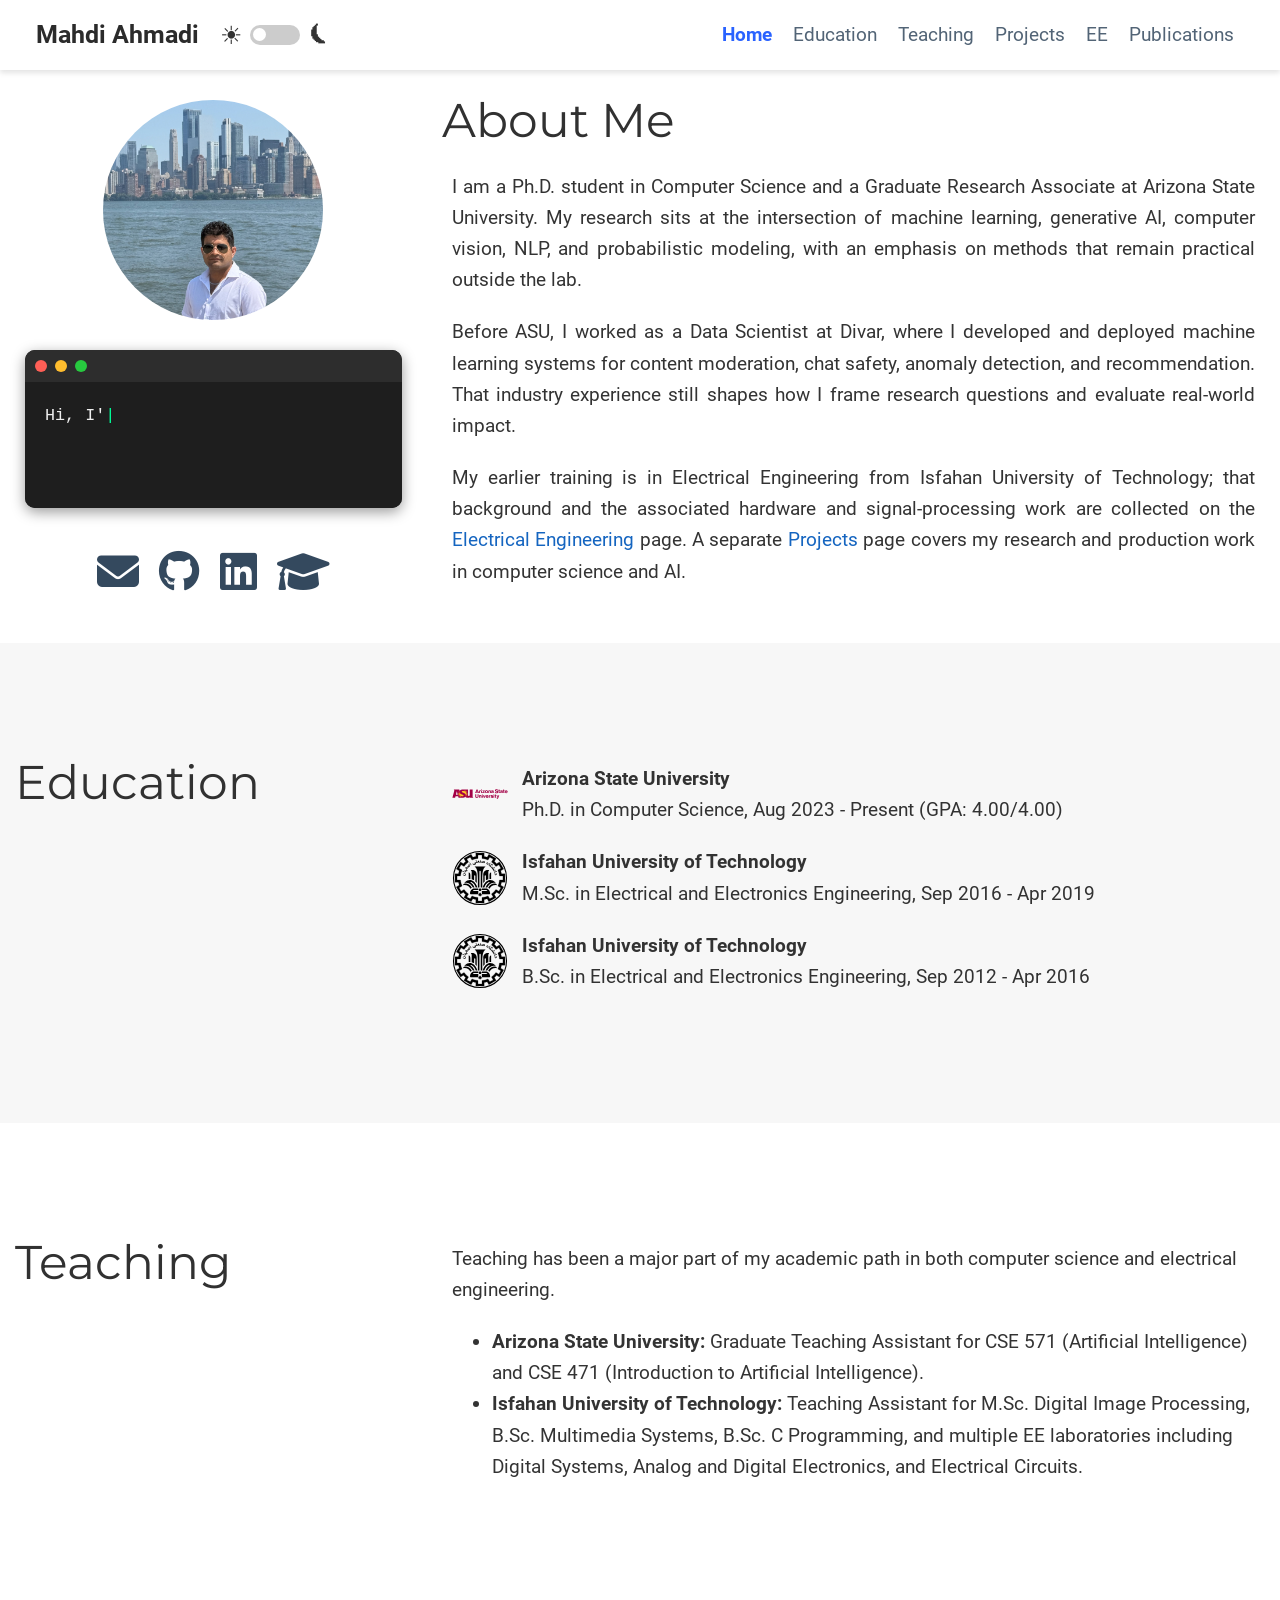
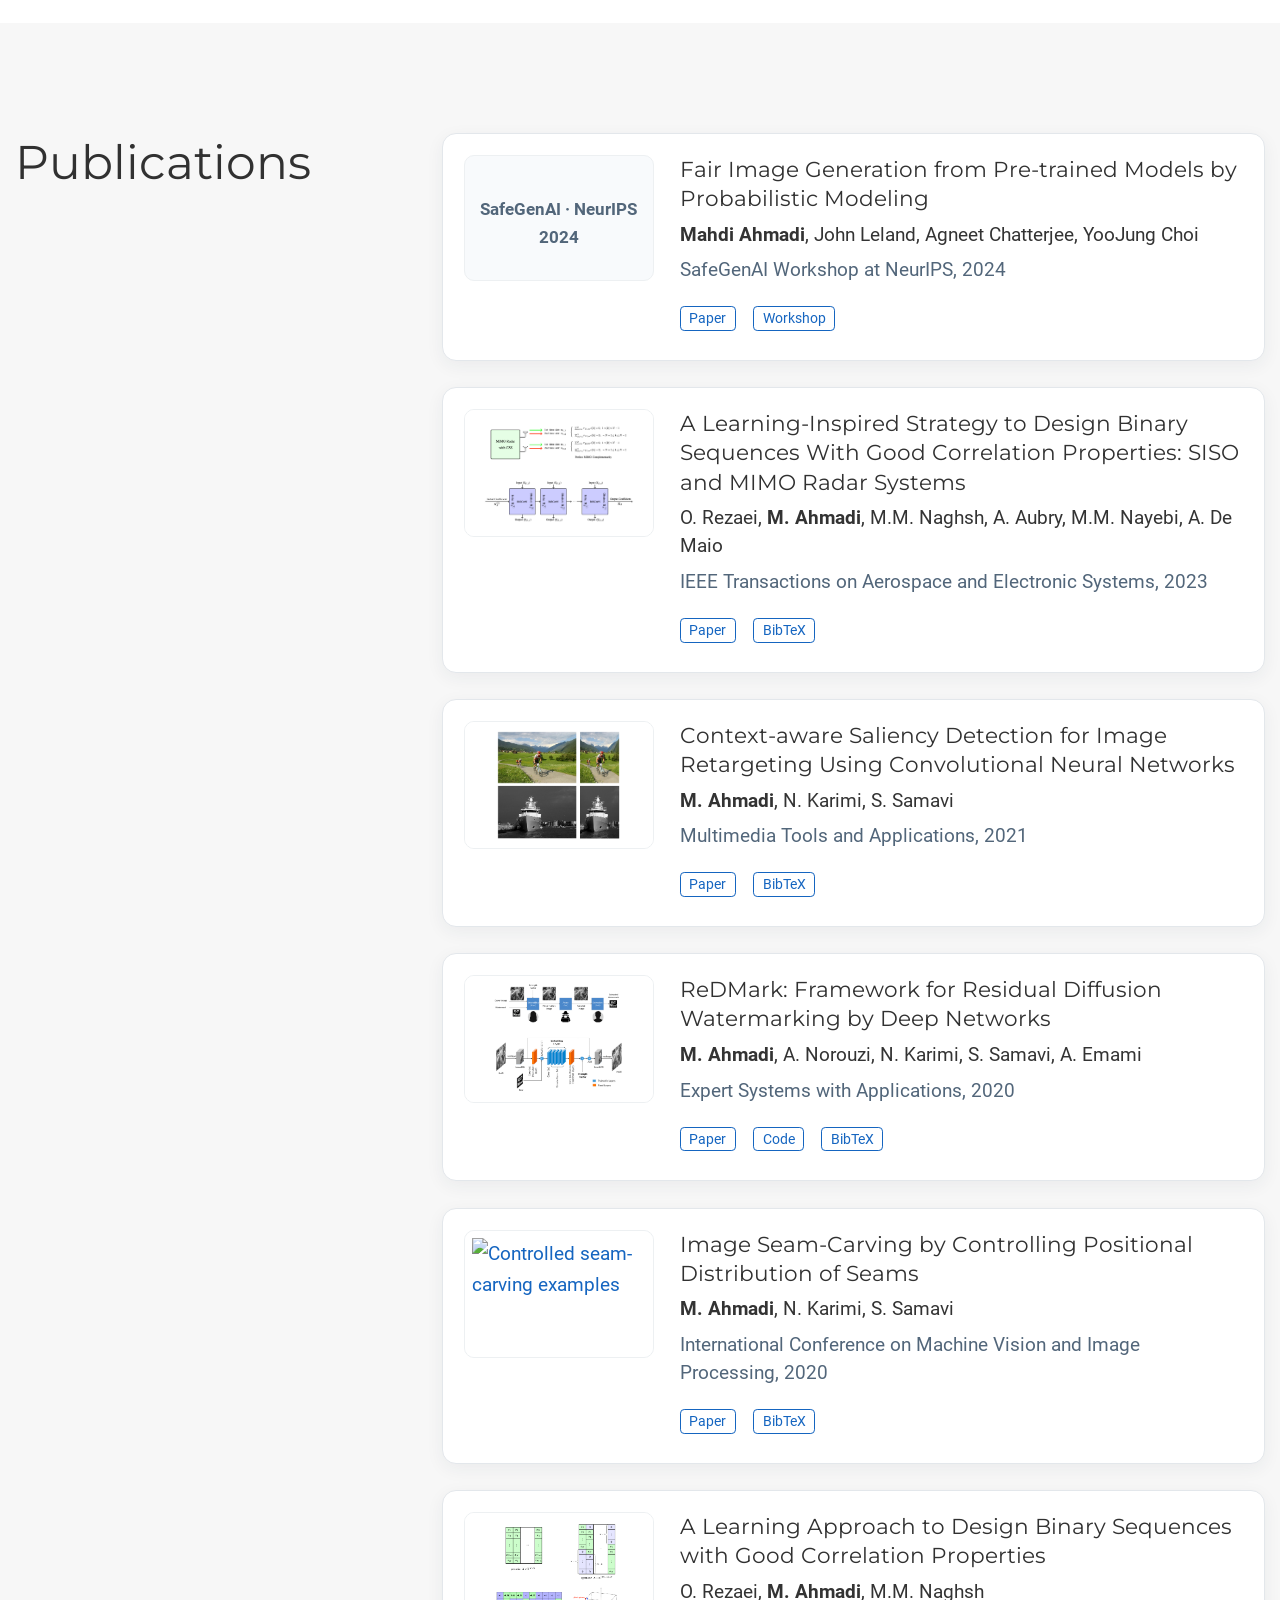
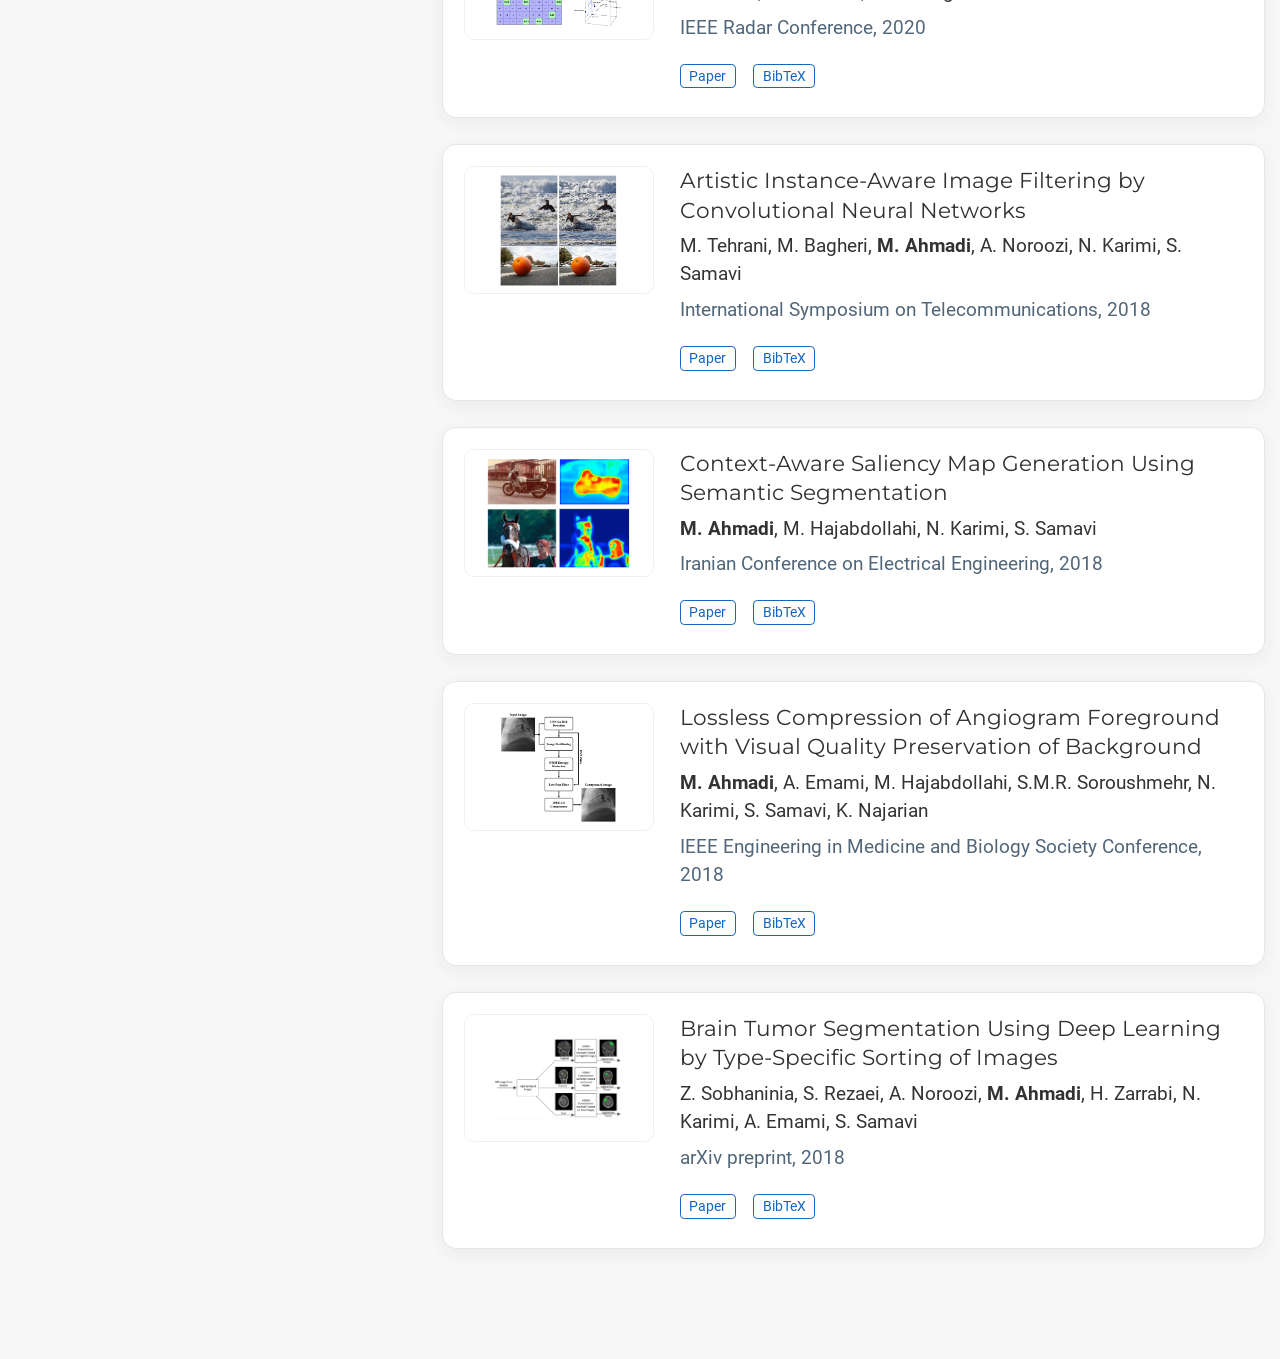
==== commit 6e75aebd: "Restructure portfolio projects and publications" ====
--- a/index.html
+++ b/index.html
@@ -1,5 +1,6 @@
 <!DOCTYPE html>
 <html lang=en-us style>
+<head>
 <meta charset=utf-8>
 <meta name=viewport content="width=device-width,initial-scale=1">
 <style>
@@ -2754,7 +2755,7 @@
     }
 </style>
 <meta http-equiv=content-security-policy
-    content="default-src 'none'; font-src 'self' data:; img-src 'self' data:; style-src 'unsafe-inline'; media-src 'self' data:; script-src 'unsafe-inline' data:;">
+    content="default-src 'none'; font-src 'self' data:; img-src 'self' data:; style-src 'self' 'unsafe-inline'; media-src 'self' data:; script-src 'unsafe-inline' data:;">
 <style>
     img[src="data:,"],
     source[src="data:,"] {
@@ -3081,13 +3082,13 @@
 
 </style>
 
-<head>
     <title>Mahdi Ahmadi</title>
     <link rel="icon" href="/Pictures/iconlogo.png" type="png">
     <meta name="google-site-verification" content="qmM2cx9QOHW8c-EpDr5jl02Ho-u9kRWhANf1nLLGuUE" />
     <meta name="theme-color" content="#ffffff">
     <meta name="apple-mobile-web-app-capable" content="yes">
     <meta name="apple-mobile-web-app-status-bar-style" content="white">
+    <link rel="stylesheet" href="portfolio.css">
 </head>
 
 <body id=top data-spy=scroll data-offset=70 data-target=#navbar-main class=page-wrapper
@@ -3112,7 +3113,8 @@
                             <li class="nav-item"><a class="nav-link active" href="#top">Home</a></li>
                             <li class="nav-item"><a class="nav-link" href="#education">Education</a></li>
                             <li class="nav-item"><a class="nav-link" href="#teaching">Teaching</a></li>
-                            <li class="nav-item"><a class="nav-link" href="ee.html">EE &amp; Projects</a></li>
+                            <li class="nav-item"><a class="nav-link" href="projects.html">Projects</a></li>
+                            <li class="nav-item"><a class="nav-link" href="ee.html">EE</a></li>
                             <li class="nav-item"><a class="nav-link" href="#publications">Publications</a></li>
                         </ul>
 
@@ -3125,7 +3127,8 @@
                     <li><a href="#top">Home</a></li>
                     <li><a href="#education">Education</a></li>
                     <li><a href="#teaching">Teaching</a></li>
-                    <li><a href="ee.html">EE &amp; Projects</a></li>
+                    <li><a href="projects.html">Projects</a></li>
+                    <li><a href="ee.html">EE</a></li>
                     <li><a href="#publications">Publications</a></li>
                 </ul>
             </nav>
@@ -3162,7 +3165,7 @@
                             <li><a href="mailto:ahmadi@asu.edu" aria-label="email"><i class="fas fa-envelope big-icon"></i></a></li>
                             <li><a href="https://github.com/MahdiShAhmadi" target="_blank"><i class="fab fa-github big-icon"></i></a></li>
                             <li><a href="https://www.linkedin.com/in/mahdi-ahmadi-640239119/" target="_blank"><i class="fab fa-linkedin big-icon"></i></a></li>
-                            <li><a href="https://scholar.google.com/citations?user=rhxKATcAAAAJ&hl=en" target="_blank"><i class="fas fa-graduation-cap big-icon"></i></a></li>
+                            <li><a href="https://scholar.google.com/citations?user=rhxKATcAAAAJ&amp;hl=en" target="_blank"><i class="fas fa-graduation-cap big-icon"></i></a></li>
                         </ul>
                     </div>
                 </div>
@@ -3174,7 +3177,7 @@
 
                         <p style="text-align: justify;">Before ASU, I worked as a Data Scientist at Divar, where I developed and deployed machine learning systems for content moderation, chat safety, anomaly detection, and recommendation. That industry experience still shapes how I frame research questions and evaluate real-world impact.</p>
 
-                        <p style="text-align: justify;">My earlier training is in Electrical Engineering from Isfahan University of Technology. You can find that background, together with software and AI project links, in the <a href="ee.html">EE &amp; Projects</a> page.</p>
+                        <p style="text-align: justify;">My earlier training is in Electrical Engineering from Isfahan University of Technology; that background and the associated hardware and signal-processing work are collected on the <a href="ee.html">Electrical Engineering</a> page. A separate <a href="projects.html">Projects</a> page covers my research and production work in computer science and AI.</p>
                     </div>
                 </div>
             </div>
@@ -3247,40 +3250,159 @@
                     <h1 class=mb-0>Publications</h1>
                 </div>
                 <div class="col-12 col-lg-8">
-                    <div class="pub-list-item view-citation" style="margin-bottom:1rem;"><i class="far fa-file-alt pub-icon" aria-hidden=true></i>
-                        <b>Fair Image Generation from Pre-trained Models by Probabilistic Modeling</b>
-                        <br>
-                        <span class="article-metadata li-cite-author">Mahdi Ahmadi, John Leland, Agneet Chatterjee, YooJung Choi</span>
-                        <br>SafeGenAI Workshop at NeurIPS 2024, <a href="https://openreview.net/forum?id=e7zwwncDYr" target="_blank" rel="noopener">OpenReview</a>
-                        <br><a class="btn btn-outline-primary btn-page-header btn-sm" href="https://openreview.net/forum?id=e7zwwncDYr" target="_blank" rel="noopener">Paper</a>
-                        <a class="btn btn-outline-primary btn-page-header btn-sm" href="https://neurips.cc/virtual/2024/106221" target="_blank" rel="noopener">Workshop Page</a>
+                    <div class="publication-list">
+                        <article class="publication-card">
+                            <div class="publication-visual publication-placeholder" aria-hidden="true">
+                                <i class="far fa-file-image"></i>
+                                <span>SafeGenAI · NeurIPS 2024</span>
+                            </div>
+                            <div class="publication-content">
+                                <h2 class="publication-title"><a href="https://openreview.net/forum?id=e7zwwncDYr" target="_blank" rel="noopener">Fair Image Generation from Pre-trained Models by Probabilistic Modeling</a></h2>
+                                <div class="publication-authors"><strong>Mahdi Ahmadi</strong>, John Leland, Agneet Chatterjee, YooJung Choi</div>
+                                <div class="publication-venue">SafeGenAI Workshop at NeurIPS, 2024</div>
+                                <div class="publication-actions">
+                                    <a class="btn btn-outline-primary btn-page-header btn-sm" href="https://openreview.net/forum?id=e7zwwncDYr" target="_blank" rel="noopener">Paper</a>
+                                    <a class="btn btn-outline-primary btn-page-header btn-sm" href="https://neurips.cc/virtual/2024/106221" target="_blank" rel="noopener">Workshop</a>
+                                </div>
+                            </div>
+                        </article>
+
+                        <article class="publication-card">
+                            <a class="publication-visual" href="https://ieeexplore.ieee.org/abstract/document/10138370" target="_blank" rel="noopener">
+                                <img src="publications/biscorn-mimo/biscorn-mimo-css.png" alt="SISO and MIMO radar sequence-design results" loading="lazy">
+                            </a>
+                            <div class="publication-content">
+                                <h2 class="publication-title"><a href="https://ieeexplore.ieee.org/abstract/document/10138370" target="_blank" rel="noopener">A Learning-Inspired Strategy to Design Binary Sequences With Good Correlation Properties: SISO and MIMO Radar Systems</a></h2>
+                                <div class="publication-authors">O. Rezaei, <strong>M. Ahmadi</strong>, M.M. Naghsh, A. Aubry, M.M. Nayebi, A. De Maio</div>
+                                <div class="publication-venue">IEEE Transactions on Aerospace and Electronic Systems, 2023</div>
+                                <div class="publication-actions">
+                                    <a class="btn btn-outline-primary btn-page-header btn-sm" href="https://ieeexplore.ieee.org/abstract/document/10138370" target="_blank" rel="noopener">Paper</a>
+                                    <a class="btn btn-outline-primary btn-page-header btn-sm" href="publications/biscorn-mimo/bibtex.txt">BibTeX</a>
+                                </div>
+                            </div>
+                        </article>
+
+                        <article class="publication-card">
+                            <a class="publication-visual" href="https://link.springer.com/article/10.1007/s11042-020-10185-0" target="_blank" rel="noopener">
+                                <img src="publications/retargeting/retargeting.png" alt="Image-retargeting and saliency-detection examples" loading="lazy">
+                            </a>
+                            <div class="publication-content">
+                                <h2 class="publication-title"><a href="https://link.springer.com/article/10.1007/s11042-020-10185-0" target="_blank" rel="noopener">Context-aware Saliency Detection for Image Retargeting Using Convolutional Neural Networks</a></h2>
+                                <div class="publication-authors"><strong>M. Ahmadi</strong>, N. Karimi, S. Samavi</div>
+                                <div class="publication-venue">Multimedia Tools and Applications, 2021</div>
+                                <div class="publication-actions">
+                                    <a class="btn btn-outline-primary btn-page-header btn-sm" href="https://link.springer.com/article/10.1007/s11042-020-10185-0" target="_blank" rel="noopener">Paper</a>
+                                    <a class="btn btn-outline-primary btn-page-header btn-sm" href="publications/retargeting/bibtex.txt">BibTeX</a>
+                                </div>
+                            </div>
+                        </article>
+
+                        <article class="publication-card">
+                            <a class="publication-visual" href="https://www.sciencedirect.com/science/article/abs/pii/S0957417419308759" target="_blank" rel="noopener">
+                                <img src="publications/redmark/redmark1.png" alt="ReDMark deep-learning watermarking framework" loading="lazy">
+                            </a>
+                            <div class="publication-content">
+                                <h2 class="publication-title"><a href="https://www.sciencedirect.com/science/article/abs/pii/S0957417419308759" target="_blank" rel="noopener">ReDMark: Framework for Residual Diffusion Watermarking by Deep Networks</a></h2>
+                                <div class="publication-authors"><strong>M. Ahmadi</strong>, A. Norouzi, N. Karimi, S. Samavi, A. Emami</div>
+                                <div class="publication-venue">Expert Systems with Applications, 2020</div>
+                                <div class="publication-actions">
+                                    <a class="btn btn-outline-primary btn-page-header btn-sm" href="https://www.sciencedirect.com/science/article/abs/pii/S0957417419308759" target="_blank" rel="noopener">Paper</a>
+                                    <a class="btn btn-outline-primary btn-page-header btn-sm" href="https://github.com/MahdiShAhmadi/ReDMark" target="_blank" rel="noopener">Code</a>
+                                    <a class="btn btn-outline-primary btn-page-header btn-sm" href="publications/redmark/bibtex.txt">BibTeX</a>
+                                </div>
+                            </div>
+                        </article>
+
+                        <article class="publication-card">
+                            <a class="publication-visual" href="https://ieeexplore.ieee.org/abstract/document/9116888" target="_blank" rel="noopener">
+                                <img src="publications/seam/seam.png" alt="Controlled seam-carving examples" loading="lazy">
+                            </a>
+                            <div class="publication-content">
+                                <h2 class="publication-title"><a href="https://ieeexplore.ieee.org/abstract/document/9116888" target="_blank" rel="noopener">Image Seam-Carving by Controlling Positional Distribution of Seams</a></h2>
+                                <div class="publication-authors"><strong>M. Ahmadi</strong>, N. Karimi, S. Samavi</div>
+                                <div class="publication-venue">International Conference on Machine Vision and Image Processing, 2020</div>
+                                <div class="publication-actions">
+                                    <a class="btn btn-outline-primary btn-page-header btn-sm" href="https://ieeexplore.ieee.org/abstract/document/9116888" target="_blank" rel="noopener">Paper</a>
+                                    <a class="btn btn-outline-primary btn-page-header btn-sm" href="publications/seam/bibtex.txt">BibTeX</a>
+                                </div>
+                            </div>
+                        </article>
+
+                        <article class="publication-card">
+                            <a class="publication-visual" href="https://ieeexplore.ieee.org/abstract/document/9266467" target="_blank" rel="noopener">
+                                <img src="publications/biscorn/biscorn.png" alt="Binary sequence correlation optimization results" loading="lazy">
+                            </a>
+                            <div class="publication-content">
+                                <h2 class="publication-title"><a href="https://ieeexplore.ieee.org/abstract/document/9266467" target="_blank" rel="noopener">A Learning Approach to Design Binary Sequences with Good Correlation Properties</a></h2>
+                                <div class="publication-authors">O. Rezaei, <strong>M. Ahmadi</strong>, M.M. Naghsh</div>
+                                <div class="publication-venue">IEEE Radar Conference, 2020</div>
+                                <div class="publication-actions">
+                                    <a class="btn btn-outline-primary btn-page-header btn-sm" href="https://ieeexplore.ieee.org/abstract/document/9266467" target="_blank" rel="noopener">Paper</a>
+                                    <a class="btn btn-outline-primary btn-page-header btn-sm" href="publications/biscorn/bibtex.txt">BibTeX</a>
+                                </div>
+                            </div>
+                        </article>
+
+                        <article class="publication-card">
+                            <a class="publication-visual" href="https://ieeexplore.ieee.org/abstract/document/8661048" target="_blank" rel="noopener">
+                                <img src="publications/artistic/artistic.png" alt="Artistic instance-aware image filtering examples" loading="lazy">
+                            </a>
+                            <div class="publication-content">
+                                <h2 class="publication-title"><a href="https://ieeexplore.ieee.org/abstract/document/8661048" target="_blank" rel="noopener">Artistic Instance-Aware Image Filtering by Convolutional Neural Networks</a></h2>
+                                <div class="publication-authors">M. Tehrani, M. Bagheri, <strong>M. Ahmadi</strong>, A. Noroozi, N. Karimi, S. Samavi</div>
+                                <div class="publication-venue">International Symposium on Telecommunications, 2018</div>
+                                <div class="publication-actions">
+                                    <a class="btn btn-outline-primary btn-page-header btn-sm" href="https://ieeexplore.ieee.org/abstract/document/8661048" target="_blank" rel="noopener">Paper</a>
+                                    <a class="btn btn-outline-primary btn-page-header btn-sm" href="publications/artistic/bibtex.txt">BibTeX</a>
+                                </div>
+                            </div>
+                        </article>
+
+                        <article class="publication-card">
+                            <a class="publication-visual" href="https://ieeexplore.ieee.org/abstract/document/8472577" target="_blank" rel="noopener">
+                                <img src="publications/saliency/saliency.png" alt="Semantic-segmentation saliency-map examples" loading="lazy">
+                            </a>
+                            <div class="publication-content">
+                                <h2 class="publication-title"><a href="https://ieeexplore.ieee.org/abstract/document/8472577" target="_blank" rel="noopener">Context-Aware Saliency Map Generation Using Semantic Segmentation</a></h2>
+                                <div class="publication-authors"><strong>M. Ahmadi</strong>, M. Hajabdollahi, N. Karimi, S. Samavi</div>
+                                <div class="publication-venue">Iranian Conference on Electrical Engineering, 2018</div>
+                                <div class="publication-actions">
+                                    <a class="btn btn-outline-primary btn-page-header btn-sm" href="https://ieeexplore.ieee.org/abstract/document/8472577" target="_blank" rel="noopener">Paper</a>
+                                    <a class="btn btn-outline-primary btn-page-header btn-sm" href="publications/saliency/bibtex.txt">BibTeX</a>
+                                </div>
+                            </div>
+                        </article>
+
+                        <article class="publication-card">
+                            <a class="publication-visual" href="https://ieeexplore.ieee.org/abstract/document/8513426" target="_blank" rel="noopener">
+                                <img src="publications/lossless/lossless.png" alt="Angiogram foreground-compression pipeline" loading="lazy">
+                            </a>
+                            <div class="publication-content">
+                                <h2 class="publication-title"><a href="https://ieeexplore.ieee.org/abstract/document/8513426" target="_blank" rel="noopener">Lossless Compression of Angiogram Foreground with Visual Quality Preservation of Background</a></h2>
+                                <div class="publication-authors"><strong>M. Ahmadi</strong>, A. Emami, M. Hajabdollahi, S.M.R. Soroushmehr, N. Karimi, S. Samavi, K. Najarian</div>
+                                <div class="publication-venue">IEEE Engineering in Medicine and Biology Society Conference, 2018</div>
+                                <div class="publication-actions">
+                                    <a class="btn btn-outline-primary btn-page-header btn-sm" href="https://ieeexplore.ieee.org/abstract/document/8513426" target="_blank" rel="noopener">Paper</a>
+                                    <a class="btn btn-outline-primary btn-page-header btn-sm" href="publications/lossless/bibtex.txt">BibTeX</a>
+                                </div>
+                            </div>
+                        </article>
+
+                        <article class="publication-card">
+                            <a class="publication-visual" href="https://arxiv.org/abs/1809.07786" target="_blank" rel="noopener">
+                                <img src="publications/brain/brain.png" alt="Deep-learning brain-tumor segmentation pipeline" loading="lazy">
+                            </a>
+                            <div class="publication-content">
+                                <h2 class="publication-title"><a href="https://arxiv.org/abs/1809.07786" target="_blank" rel="noopener">Brain Tumor Segmentation Using Deep Learning by Type-Specific Sorting of Images</a></h2>
+                                <div class="publication-authors">Z. Sobhaninia, S. Rezaei, A. Noroozi, <strong>M. Ahmadi</strong>, H. Zarrabi, N. Karimi, A. Emami, S. Samavi</div>
+                                <div class="publication-venue">arXiv preprint, 2018</div>
+                                <div class="publication-actions">
+                                    <a class="btn btn-outline-primary btn-page-header btn-sm" href="https://arxiv.org/abs/1809.07786" target="_blank" rel="noopener">Paper</a>
+                                    <a class="btn btn-outline-primary btn-page-header btn-sm" href="publications/brain/bibtex.txt">BibTeX</a>
+                                </div>
+                            </div>
+                        </article>
                     </div>
-
-                    <div class="pub-list-item view-citation" style="margin-bottom:1rem;"><i class="far fa-file-alt pub-icon" aria-hidden=true></i>
-                        <b>ReDMark: Framework for Residual Diffusion Watermarking by Deep Networks</b>
-                        <br>
-                        <span class="article-metadata li-cite-author">M. Ahmadi, A. Norouzi, N. Karimi, S. Samavi, A. Emami</span>
-                        <br>Expert Systems with Applications, 2020, <a href="https://www.sciencedirect.com/science/article/abs/pii/S0957417419308759" target="_blank" rel="noopener">DOI</a>
-                        <br><a class="btn btn-outline-primary btn-page-header btn-sm" href="https://www.sciencedirect.com/science/article/abs/pii/S0957417419308759" target="_blank" rel="noopener">Paper</a>
-                        <a class="btn btn-outline-primary btn-page-header btn-sm" href="https://github.com/MahdiShAhmadi/ReDMark" target="_blank" rel="noopener">Code</a>
-                    </div>
-
-                    <div class="pub-list-item view-citation" style="margin-bottom:1rem;"><i class="far fa-file-alt pub-icon" aria-hidden=true></i>
-                        <b>A Learning-Inspired Strategy to Design Binary Sequences With Good Correlation Properties: SISO and MIMO Radar Systems</b>
-                        <br>
-                        <span class="article-metadata li-cite-author">O. Rezaei, M. Ahmadi, M.M. Naghsh, A. Aubry, M.M. Nayebi, A. De Maio</span>
-                        <br>IEEE Transactions on Aerospace and Electronic Systems, 2023
-                        <br><a class="btn btn-outline-primary btn-page-header btn-sm" href="https://ieeexplore.ieee.org/abstract/document/10138370" target="_blank" rel="noopener">Paper</a>
-                    </div>
-
-                    <div class="pub-list-item view-citation" style="margin-bottom:1rem;"><i class="far fa-file-alt pub-icon" aria-hidden=true></i>
-                        <b>Context-aware Saliency Detection for Image Retargeting Using Convolutional Neural Networks</b>
-                        <br>
-                        <span class="article-metadata li-cite-author">M. Ahmadi, N. Karimi, S. Samavi</span>
-                        <br>Multimedia Tools and Applications, 2021
-                        <br><a class="btn btn-outline-primary btn-page-header btn-sm" href="https://link.springer.com/article/10.1007/s11042-020-10185-0" target="_blank" rel="noopener">Paper</a>
-                    </div>
-
                 </div>
             </div>
         </div>
--- a/portfolio.css
+++ b/portfolio.css
@@ -0,0 +1,258 @@
+/* Shared layouts for publication, project, education, and tool cards. */
+.publication-list,
+.project-grid {
+  display: grid;
+  gap: 1.25rem;
+}
+
+.publication-card {
+  display: grid;
+  grid-template-columns: minmax(150px, 190px) minmax(0, 1fr);
+  gap: 1.25rem;
+  align-items: start;
+  padding: 1rem;
+  border: 1px solid #e3e7eb;
+  border-radius: 14px;
+  background: #fff;
+  box-shadow: 0 5px 18px rgba(31, 45, 61, 0.06);
+}
+
+.publication-visual {
+  display: flex;
+  align-items: center;
+  justify-content: center;
+  width: 100%;
+  min-height: 126px;
+  overflow: hidden;
+  border: 1px solid #edf0f2;
+  border-radius: 10px;
+  background: #f8fafc;
+}
+
+.publication-visual img {
+  display: block;
+  width: 100%;
+  height: 126px;
+  padding: 0.35rem;
+  object-fit: contain;
+  background: #fff;
+}
+
+.publication-placeholder {
+  flex-direction: column;
+  gap: 0.5rem;
+  color: #52667a;
+  text-align: center;
+  font-size: 0.82rem;
+  font-weight: 600;
+}
+
+.publication-placeholder i {
+  font-size: 2.25rem;
+  color: #2962ff;
+}
+
+.publication-title {
+  margin: 0 0 0.35rem;
+  font-size: 1.03rem;
+  line-height: 1.35;
+}
+
+.publication-content,
+.project-card {
+  min-width: 0;
+}
+
+.publication-title a {
+  color: inherit;
+}
+
+.publication-authors,
+.publication-venue {
+  margin-bottom: 0.35rem;
+  line-height: 1.5;
+}
+
+.publication-venue {
+  color: #52667a;
+}
+
+.publication-actions,
+.project-actions {
+  display: flex;
+  flex-wrap: wrap;
+  gap: 0.45rem;
+  margin-top: 0.65rem;
+}
+
+.icon-grid,
+.tool-grid {
+  display: grid;
+  gap: 0.9rem;
+}
+
+.icon-grid {
+  grid-template-columns: repeat(auto-fit, minmax(220px, 1fr));
+}
+
+.tool-grid {
+  grid-template-columns: repeat(auto-fit, minmax(155px, 1fr));
+}
+
+.icon-card,
+.tool-item,
+.project-card {
+  border: 1px solid #e3e7eb;
+  border-radius: 12px;
+  background: #fff;
+}
+
+.icon-card,
+.tool-item {
+  display: flex;
+  align-items: center;
+}
+
+.icon-card {
+  gap: 0.8rem;
+  padding: 0.9rem;
+}
+
+.icon-card img {
+  width: 56px;
+  height: 56px;
+  flex: 0 0 56px;
+  object-fit: contain;
+}
+
+.tool-item {
+  gap: 0.65rem;
+  padding: 0.75rem;
+}
+
+.tool-item img {
+  width: 30px;
+  height: 30px;
+  flex: 0 0 30px;
+  object-fit: contain;
+}
+
+.project-grid {
+  grid-template-columns: repeat(auto-fit, minmax(280px, 1fr));
+}
+
+.project-card {
+  padding: 1.1rem;
+  box-shadow: 0 5px 18px rgba(31, 45, 61, 0.05);
+}
+
+.project-card h2,
+.project-card h3 {
+  margin: 0.2rem 0 0.55rem;
+  font-size: 1.08rem;
+  line-height: 1.35;
+}
+
+.project-card p:last-child,
+.project-card ul:last-child {
+  margin-bottom: 0;
+}
+
+.project-kicker {
+  color: #52667a;
+  font-size: 0.78rem;
+  font-weight: 700;
+  letter-spacing: 0.04em;
+  text-transform: uppercase;
+}
+
+.project-tags {
+  display: flex;
+  flex-wrap: wrap;
+  gap: 0.4rem;
+  margin-top: 0.75rem;
+}
+
+.project-tag {
+  padding: 0.2rem 0.55rem;
+  border-radius: 999px;
+  background: #edf3ff;
+  color: #214fba;
+  font-size: 0.76rem;
+  font-weight: 600;
+}
+
+body.dark-mode .publication-card,
+body.dark-mode .icon-card,
+body.dark-mode .tool-item,
+body.dark-mode .project-card {
+  border-color: #343b44;
+  background: #1b1f24;
+  box-shadow: none;
+}
+
+body.dark-mode .publication-visual {
+  border-color: #343b44;
+  background: #252b32;
+}
+
+body.dark-mode .publication-title a {
+  color: #f2f4f7;
+}
+
+body.dark-mode .publication-authors,
+body.dark-mode .publication-venue,
+body.dark-mode .project-kicker {
+  color: #b8c2cc;
+}
+
+body.dark-mode .project-tag {
+  background: #243b63;
+  color: #d9e6ff;
+}
+
+@media (max-width: 767.98px) {
+  .mobile-navbar ul {
+    display: grid;
+    grid-template-columns: repeat(3, minmax(0, 1fr));
+    gap: 0.2rem;
+    padding: 0.35rem 0.75rem;
+  }
+
+  .mobile-navbar a {
+    display: block;
+    padding: 0.35rem 0.2rem;
+    text-align: center;
+  }
+
+  .article-style,
+  .publication-content,
+  .publication-title,
+  .publication-authors,
+  .publication-venue,
+  .project-card {
+    min-width: 0;
+    overflow-wrap: anywhere;
+  }
+
+  .article-style > div[style*="display:flex"] > div {
+    min-width: 0;
+  }
+
+  .publication-card {
+    grid-template-columns: 1fr;
+  }
+
+  .publication-visual {
+    max-width: 280px;
+    min-height: 150px;
+  }
+
+  .publication-visual img {
+    height: 150px;
+  }
+
+  .project-grid {
+    grid-template-columns: 1fr;
+  }
+}
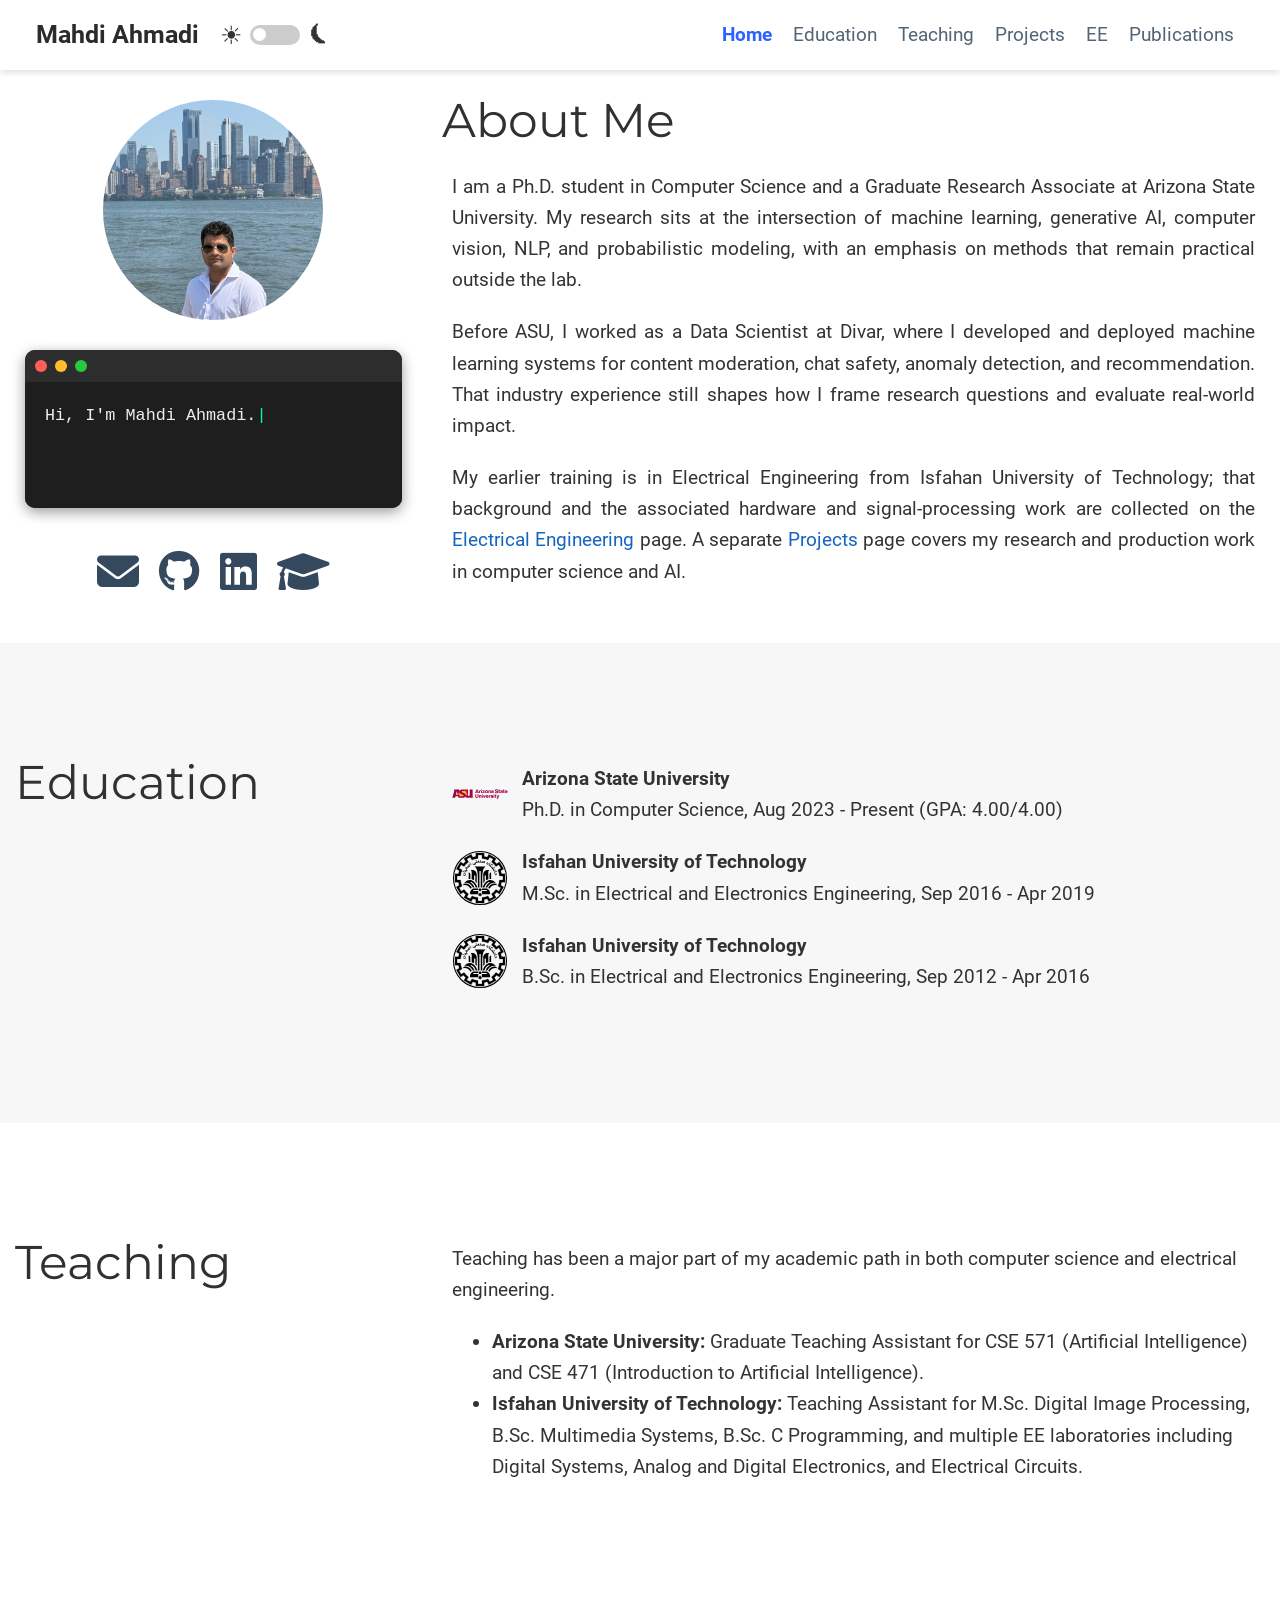
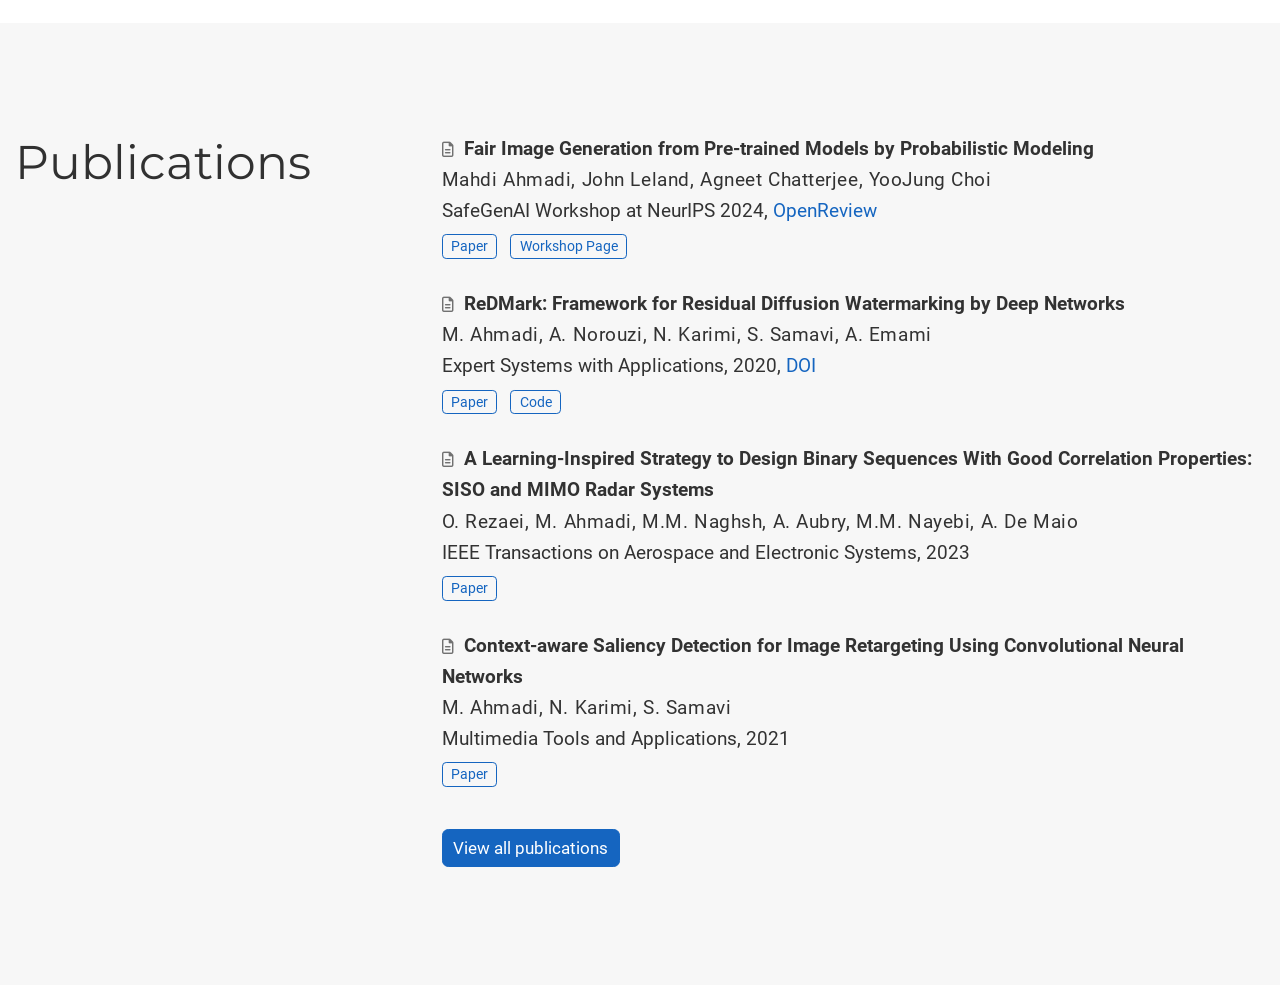
==== commit dae2ee06: "Split portfolio navigation into dedicated pages" ====
--- a/index.html
+++ b/index.html
@@ -3070,14 +3070,6 @@
   height: 150px;
   border-radius: 50%;
   object-fit: cover;
-  transition: all 0.4s ease;
-  cursor: pointer;
-}
-
-#profile-pic.hover-animate {
-  width: 150px;
-  height: 220px; /* adjust to your GIF height */
-  border-radius: 10px; /* rectangular with soft corners */
 }
 
 </style>
@@ -3098,7 +3090,7 @@
         <header>
             <nav class="navbar navbar-expand-lg navbar-light bg-light" id="navbar-main">
                 <div class="container-xl">
-                    <a class="navbar-brand" href="https://mahdishahmadi.github.io">Mahdi Ahmadi</a>
+                    <a class="navbar-brand" href="index.html">Mahdi Ahmadi</a>
                     <div class="theme-toggle">
                         <input type="checkbox" id="theme-switch">
                         <label for="theme-switch" class="toggle-label">
@@ -3110,12 +3102,12 @@
                     </button>
                     <div class="collapse navbar-collapse" id="navbar-content">
                         <ul class="navbar-nav ml-auto">
-                            <li class="nav-item"><a class="nav-link active" href="#top">Home</a></li>
-                            <li class="nav-item"><a class="nav-link" href="#education">Education</a></li>
-                            <li class="nav-item"><a class="nav-link" href="#teaching">Teaching</a></li>
+                            <li class="nav-item"><a class="nav-link active" href="index.html" aria-current="page">Home</a></li>
+                            <li class="nav-item"><a class="nav-link" href="education.html">Education</a></li>
+                            <li class="nav-item"><a class="nav-link" href="teaching.html">Teaching</a></li>
                             <li class="nav-item"><a class="nav-link" href="projects.html">Projects</a></li>
                             <li class="nav-item"><a class="nav-link" href="ee.html">EE</a></li>
-                            <li class="nav-item"><a class="nav-link" href="#publications">Publications</a></li>
+                            <li class="nav-item"><a class="nav-link" href="publications.html">Publications</a></li>
                         </ul>
 
                     </div>
@@ -3124,12 +3116,12 @@
 
             <nav class="mobile-navbar d-lg-none">
                 <ul>
-                    <li><a href="#top">Home</a></li>
-                    <li><a href="#education">Education</a></li>
-                    <li><a href="#teaching">Teaching</a></li>
+                    <li><a href="index.html" aria-current="page">Home</a></li>
+                    <li><a href="education.html">Education</a></li>
+                    <li><a href="teaching.html">Teaching</a></li>
                     <li><a href="projects.html">Projects</a></li>
                     <li><a href="ee.html">EE</a></li>
-                    <li><a href="#publications">Publications</a></li>
+                    <li><a href="publications.html">Publications</a></li>
                 </ul>
             </nav>
 
@@ -3250,194 +3242,48 @@
                     <h1 class=mb-0>Publications</h1>
                 </div>
                 <div class="col-12 col-lg-8">
-                    <div class="publication-list">
-                        <article class="publication-card">
-                            <div class="publication-visual publication-placeholder" aria-hidden="true">
-                                <i class="far fa-file-image"></i>
-                                <span>SafeGenAI · NeurIPS 2024</span>
-                            </div>
-                            <div class="publication-content">
-                                <h2 class="publication-title"><a href="https://openreview.net/forum?id=e7zwwncDYr" target="_blank" rel="noopener">Fair Image Generation from Pre-trained Models by Probabilistic Modeling</a></h2>
-                                <div class="publication-authors"><strong>Mahdi Ahmadi</strong>, John Leland, Agneet Chatterjee, YooJung Choi</div>
-                                <div class="publication-venue">SafeGenAI Workshop at NeurIPS, 2024</div>
-                                <div class="publication-actions">
-                                    <a class="btn btn-outline-primary btn-page-header btn-sm" href="https://openreview.net/forum?id=e7zwwncDYr" target="_blank" rel="noopener">Paper</a>
-                                    <a class="btn btn-outline-primary btn-page-header btn-sm" href="https://neurips.cc/virtual/2024/106221" target="_blank" rel="noopener">Workshop</a>
-                                </div>
-                            </div>
-                        </article>
-
-                        <article class="publication-card">
-                            <a class="publication-visual" href="https://ieeexplore.ieee.org/abstract/document/10138370" target="_blank" rel="noopener">
-                                <img src="publications/biscorn-mimo/biscorn-mimo-css.png" alt="SISO and MIMO radar sequence-design results" loading="lazy">
-                            </a>
-                            <div class="publication-content">
-                                <h2 class="publication-title"><a href="https://ieeexplore.ieee.org/abstract/document/10138370" target="_blank" rel="noopener">A Learning-Inspired Strategy to Design Binary Sequences With Good Correlation Properties: SISO and MIMO Radar Systems</a></h2>
-                                <div class="publication-authors">O. Rezaei, <strong>M. Ahmadi</strong>, M.M. Naghsh, A. Aubry, M.M. Nayebi, A. De Maio</div>
-                                <div class="publication-venue">IEEE Transactions on Aerospace and Electronic Systems, 2023</div>
-                                <div class="publication-actions">
-                                    <a class="btn btn-outline-primary btn-page-header btn-sm" href="https://ieeexplore.ieee.org/abstract/document/10138370" target="_blank" rel="noopener">Paper</a>
-                                    <a class="btn btn-outline-primary btn-page-header btn-sm" href="publications/biscorn-mimo/bibtex.txt">BibTeX</a>
-                                </div>
-                            </div>
-                        </article>
-
-                        <article class="publication-card">
-                            <a class="publication-visual" href="https://link.springer.com/article/10.1007/s11042-020-10185-0" target="_blank" rel="noopener">
-                                <img src="publications/retargeting/retargeting.png" alt="Image-retargeting and saliency-detection examples" loading="lazy">
-                            </a>
-                            <div class="publication-content">
-                                <h2 class="publication-title"><a href="https://link.springer.com/article/10.1007/s11042-020-10185-0" target="_blank" rel="noopener">Context-aware Saliency Detection for Image Retargeting Using Convolutional Neural Networks</a></h2>
-                                <div class="publication-authors"><strong>M. Ahmadi</strong>, N. Karimi, S. Samavi</div>
-                                <div class="publication-venue">Multimedia Tools and Applications, 2021</div>
-                                <div class="publication-actions">
-                                    <a class="btn btn-outline-primary btn-page-header btn-sm" href="https://link.springer.com/article/10.1007/s11042-020-10185-0" target="_blank" rel="noopener">Paper</a>
-                                    <a class="btn btn-outline-primary btn-page-header btn-sm" href="publications/retargeting/bibtex.txt">BibTeX</a>
-                                </div>
-                            </div>
-                        </article>
-
-                        <article class="publication-card">
-                            <a class="publication-visual" href="https://www.sciencedirect.com/science/article/abs/pii/S0957417419308759" target="_blank" rel="noopener">
-                                <img src="publications/redmark/redmark1.png" alt="ReDMark deep-learning watermarking framework" loading="lazy">
-                            </a>
-                            <div class="publication-content">
-                                <h2 class="publication-title"><a href="https://www.sciencedirect.com/science/article/abs/pii/S0957417419308759" target="_blank" rel="noopener">ReDMark: Framework for Residual Diffusion Watermarking by Deep Networks</a></h2>
-                                <div class="publication-authors"><strong>M. Ahmadi</strong>, A. Norouzi, N. Karimi, S. Samavi, A. Emami</div>
-                                <div class="publication-venue">Expert Systems with Applications, 2020</div>
-                                <div class="publication-actions">
-                                    <a class="btn btn-outline-primary btn-page-header btn-sm" href="https://www.sciencedirect.com/science/article/abs/pii/S0957417419308759" target="_blank" rel="noopener">Paper</a>
-                                    <a class="btn btn-outline-primary btn-page-header btn-sm" href="https://github.com/MahdiShAhmadi/ReDMark" target="_blank" rel="noopener">Code</a>
-                                    <a class="btn btn-outline-primary btn-page-header btn-sm" href="publications/redmark/bibtex.txt">BibTeX</a>
-                                </div>
-                            </div>
-                        </article>
-
-                        <article class="publication-card">
-                            <a class="publication-visual" href="https://ieeexplore.ieee.org/abstract/document/9116888" target="_blank" rel="noopener">
-                                <img src="publications/seam/seam.png" alt="Controlled seam-carving examples" loading="lazy">
-                            </a>
-                            <div class="publication-content">
-                                <h2 class="publication-title"><a href="https://ieeexplore.ieee.org/abstract/document/9116888" target="_blank" rel="noopener">Image Seam-Carving by Controlling Positional Distribution of Seams</a></h2>
-                                <div class="publication-authors"><strong>M. Ahmadi</strong>, N. Karimi, S. Samavi</div>
-                                <div class="publication-venue">International Conference on Machine Vision and Image Processing, 2020</div>
-                                <div class="publication-actions">
-                                    <a class="btn btn-outline-primary btn-page-header btn-sm" href="https://ieeexplore.ieee.org/abstract/document/9116888" target="_blank" rel="noopener">Paper</a>
-                                    <a class="btn btn-outline-primary btn-page-header btn-sm" href="publications/seam/bibtex.txt">BibTeX</a>
-                                </div>
-                            </div>
-                        </article>
-
-                        <article class="publication-card">
-                            <a class="publication-visual" href="https://ieeexplore.ieee.org/abstract/document/9266467" target="_blank" rel="noopener">
-                                <img src="publications/biscorn/biscorn.png" alt="Binary sequence correlation optimization results" loading="lazy">
-                            </a>
-                            <div class="publication-content">
-                                <h2 class="publication-title"><a href="https://ieeexplore.ieee.org/abstract/document/9266467" target="_blank" rel="noopener">A Learning Approach to Design Binary Sequences with Good Correlation Properties</a></h2>
-                                <div class="publication-authors">O. Rezaei, <strong>M. Ahmadi</strong>, M.M. Naghsh</div>
-                                <div class="publication-venue">IEEE Radar Conference, 2020</div>
-                                <div class="publication-actions">
-                                    <a class="btn btn-outline-primary btn-page-header btn-sm" href="https://ieeexplore.ieee.org/abstract/document/9266467" target="_blank" rel="noopener">Paper</a>
-                                    <a class="btn btn-outline-primary btn-page-header btn-sm" href="publications/biscorn/bibtex.txt">BibTeX</a>
-                                </div>
-                            </div>
-                        </article>
-
-                        <article class="publication-card">
-                            <a class="publication-visual" href="https://ieeexplore.ieee.org/abstract/document/8661048" target="_blank" rel="noopener">
-                                <img src="publications/artistic/artistic.png" alt="Artistic instance-aware image filtering examples" loading="lazy">
-                            </a>
-                            <div class="publication-content">
-                                <h2 class="publication-title"><a href="https://ieeexplore.ieee.org/abstract/document/8661048" target="_blank" rel="noopener">Artistic Instance-Aware Image Filtering by Convolutional Neural Networks</a></h2>
-                                <div class="publication-authors">M. Tehrani, M. Bagheri, <strong>M. Ahmadi</strong>, A. Noroozi, N. Karimi, S. Samavi</div>
-                                <div class="publication-venue">International Symposium on Telecommunications, 2018</div>
-                                <div class="publication-actions">
-                                    <a class="btn btn-outline-primary btn-page-header btn-sm" href="https://ieeexplore.ieee.org/abstract/document/8661048" target="_blank" rel="noopener">Paper</a>
-                                    <a class="btn btn-outline-primary btn-page-header btn-sm" href="publications/artistic/bibtex.txt">BibTeX</a>
-                                </div>
-                            </div>
-                        </article>
-
-                        <article class="publication-card">
-                            <a class="publication-visual" href="https://ieeexplore.ieee.org/abstract/document/8472577" target="_blank" rel="noopener">
-                                <img src="publications/saliency/saliency.png" alt="Semantic-segmentation saliency-map examples" loading="lazy">
-                            </a>
-                            <div class="publication-content">
-                                <h2 class="publication-title"><a href="https://ieeexplore.ieee.org/abstract/document/8472577" target="_blank" rel="noopener">Context-Aware Saliency Map Generation Using Semantic Segmentation</a></h2>
-                                <div class="publication-authors"><strong>M. Ahmadi</strong>, M. Hajabdollahi, N. Karimi, S. Samavi</div>
-                                <div class="publication-venue">Iranian Conference on Electrical Engineering, 2018</div>
-                                <div class="publication-actions">
-                                    <a class="btn btn-outline-primary btn-page-header btn-sm" href="https://ieeexplore.ieee.org/abstract/document/8472577" target="_blank" rel="noopener">Paper</a>
-                                    <a class="btn btn-outline-primary btn-page-header btn-sm" href="publications/saliency/bibtex.txt">BibTeX</a>
-                                </div>
-                            </div>
-                        </article>
-
-                        <article class="publication-card">
-                            <a class="publication-visual" href="https://ieeexplore.ieee.org/abstract/document/8513426" target="_blank" rel="noopener">
-                                <img src="publications/lossless/lossless.png" alt="Angiogram foreground-compression pipeline" loading="lazy">
-                            </a>
-                            <div class="publication-content">
-                                <h2 class="publication-title"><a href="https://ieeexplore.ieee.org/abstract/document/8513426" target="_blank" rel="noopener">Lossless Compression of Angiogram Foreground with Visual Quality Preservation of Background</a></h2>
-                                <div class="publication-authors"><strong>M. Ahmadi</strong>, A. Emami, M. Hajabdollahi, S.M.R. Soroushmehr, N. Karimi, S. Samavi, K. Najarian</div>
-                                <div class="publication-venue">IEEE Engineering in Medicine and Biology Society Conference, 2018</div>
-                                <div class="publication-actions">
-                                    <a class="btn btn-outline-primary btn-page-header btn-sm" href="https://ieeexplore.ieee.org/abstract/document/8513426" target="_blank" rel="noopener">Paper</a>
-                                    <a class="btn btn-outline-primary btn-page-header btn-sm" href="publications/lossless/bibtex.txt">BibTeX</a>
-                                </div>
-                            </div>
-                        </article>
-
-                        <article class="publication-card">
-                            <a class="publication-visual" href="https://arxiv.org/abs/1809.07786" target="_blank" rel="noopener">
-                                <img src="publications/brain/brain.png" alt="Deep-learning brain-tumor segmentation pipeline" loading="lazy">
-                            </a>
-                            <div class="publication-content">
-                                <h2 class="publication-title"><a href="https://arxiv.org/abs/1809.07786" target="_blank" rel="noopener">Brain Tumor Segmentation Using Deep Learning by Type-Specific Sorting of Images</a></h2>
-                                <div class="publication-authors">Z. Sobhaninia, S. Rezaei, A. Noroozi, <strong>M. Ahmadi</strong>, H. Zarrabi, N. Karimi, A. Emami, S. Samavi</div>
-                                <div class="publication-venue">arXiv preprint, 2018</div>
-                                <div class="publication-actions">
-                                    <a class="btn btn-outline-primary btn-page-header btn-sm" href="https://arxiv.org/abs/1809.07786" target="_blank" rel="noopener">Paper</a>
-                                    <a class="btn btn-outline-primary btn-page-header btn-sm" href="publications/brain/bibtex.txt">BibTeX</a>
-                                </div>
-                            </div>
-                        </article>
+                    <div class="pub-list-item view-citation" style="margin-bottom:1rem;"><i class="far fa-file-alt pub-icon" aria-hidden=true></i>
+                        <b>Fair Image Generation from Pre-trained Models by Probabilistic Modeling</b>
+                        <br>
+                        <span class="article-metadata li-cite-author">Mahdi Ahmadi, John Leland, Agneet Chatterjee, YooJung Choi</span>
+                        <br>SafeGenAI Workshop at NeurIPS 2024, <a href="https://openreview.net/forum?id=e7zwwncDYr" target="_blank" rel="noopener">OpenReview</a>
+                        <br><a class="btn btn-outline-primary btn-page-header btn-sm" href="https://openreview.net/forum?id=e7zwwncDYr" target="_blank" rel="noopener">Paper</a>
+                        <a class="btn btn-outline-primary btn-page-header btn-sm" href="https://neurips.cc/virtual/2024/106221" target="_blank" rel="noopener">Workshop Page</a>
                     </div>
+
+                    <div class="pub-list-item view-citation" style="margin-bottom:1rem;"><i class="far fa-file-alt pub-icon" aria-hidden=true></i>
+                        <b>ReDMark: Framework for Residual Diffusion Watermarking by Deep Networks</b>
+                        <br>
+                        <span class="article-metadata li-cite-author">M. Ahmadi, A. Norouzi, N. Karimi, S. Samavi, A. Emami</span>
+                        <br>Expert Systems with Applications, 2020, <a href="https://www.sciencedirect.com/science/article/abs/pii/S0957417419308759" target="_blank" rel="noopener">DOI</a>
+                        <br><a class="btn btn-outline-primary btn-page-header btn-sm" href="https://www.sciencedirect.com/science/article/abs/pii/S0957417419308759" target="_blank" rel="noopener">Paper</a>
+                        <a class="btn btn-outline-primary btn-page-header btn-sm" href="https://github.com/MahdiShAhmadi/ReDMark" target="_blank" rel="noopener">Code</a>
+                    </div>
+
+                    <div class="pub-list-item view-citation" style="margin-bottom:1rem;"><i class="far fa-file-alt pub-icon" aria-hidden=true></i>
+                        <b>A Learning-Inspired Strategy to Design Binary Sequences With Good Correlation Properties: SISO and MIMO Radar Systems</b>
+                        <br>
+                        <span class="article-metadata li-cite-author">O. Rezaei, M. Ahmadi, M.M. Naghsh, A. Aubry, M.M. Nayebi, A. De Maio</span>
+                        <br>IEEE Transactions on Aerospace and Electronic Systems, 2023
+                        <br><a class="btn btn-outline-primary btn-page-header btn-sm" href="https://ieeexplore.ieee.org/abstract/document/10138370" target="_blank" rel="noopener">Paper</a>
+                    </div>
+
+                    <div class="pub-list-item view-citation" style="margin-bottom:1rem;"><i class="far fa-file-alt pub-icon" aria-hidden=true></i>
+                        <b>Context-aware Saliency Detection for Image Retargeting Using Convolutional Neural Networks</b>
+                        <br>
+                        <span class="article-metadata li-cite-author">M. Ahmadi, N. Karimi, S. Samavi</span>
+                        <br>Multimedia Tools and Applications, 2021
+                        <br><a class="btn btn-outline-primary btn-page-header btn-sm" href="https://link.springer.com/article/10.1007/s11042-020-10185-0" target="_blank" rel="noopener">Paper</a>
+                    </div>
+
+                    <p class="summary-link"><a class="btn btn-primary btn-page-header" href="publications.html">View all publications</a></p>
+
                 </div>
             </div>
         </div>
     </section>
 
-    <script>
-    document.querySelectorAll('.navbar-nav .nav-link').forEach(link => {
-      link.addEventListener('click', function () {
-        document.querySelectorAll('.navbar-nav .nav-link').forEach(nav => {
-          nav.classList.remove('active');
-        });
-        this.classList.add('active');
-      });
-    });
-    </script>
-
-    <script>
-    document.addEventListener("DOMContentLoaded", function () {
-      document.querySelectorAll('.mobile-navbar a[href^="#"]').forEach(anchor => {
-        anchor.addEventListener("click", function (e) {
-          e.preventDefault();
-          const href = this.getAttribute("href");
-          if (href === "#" || href === "#top") {
-            window.scrollTo({ top: 0, behavior: "smooth" });
-          } else {
-            const target = document.querySelector(href);
-            if (!target) return;
-            const yOffset = -60;
-            const y = target.getBoundingClientRect().top + window.pageYOffset + yOffset;
-            window.scrollTo({ top: y, behavior: "smooth" });
-          }
-        });
-      });
-    });
-    </script>
+
 
     <script>
     document.addEventListener("DOMContentLoaded", function () {
@@ -3504,23 +3350,5 @@
     });
     </script>
 
-    <script>
-    const profilePic = document.getElementById("profile-pic");
-    if (profilePic) {
-      const staticImg = "home/profile3.jpg";
-      const animatedGif = "home/profile2.jpg";
-
-      profilePic.addEventListener("mouseenter", () => {
-        profilePic.src = animatedGif;
-        profilePic.classList.add("hover-animate");
-      });
-
-      profilePic.addEventListener("mouseleave", () => {
-        profilePic.src = staticImg;
-        profilePic.classList.remove("hover-animate");
-      });
-    }
-    </script>
-
 </body>
 </html>
--- a/portfolio.css
+++ b/portfolio.css
@@ -85,6 +85,14 @@
   margin-top: 0.65rem;
 }
 
+.summary-link {
+  margin: 1.25rem 0 0;
+}
+
+.mobile-navbar a[aria-current="page"] {
+  color: #2962ff;
+}
+
 .icon-grid,
 .tool-grid {
   display: grid;
@@ -209,6 +217,10 @@
 body.dark-mode .project-tag {
   background: #243b63;
   color: #d9e6ff;
+}
+
+body.dark-mode .mobile-navbar a[aria-current="page"] {
+  color: #8db2ff;
 }
 
 @media (max-width: 767.98px) {
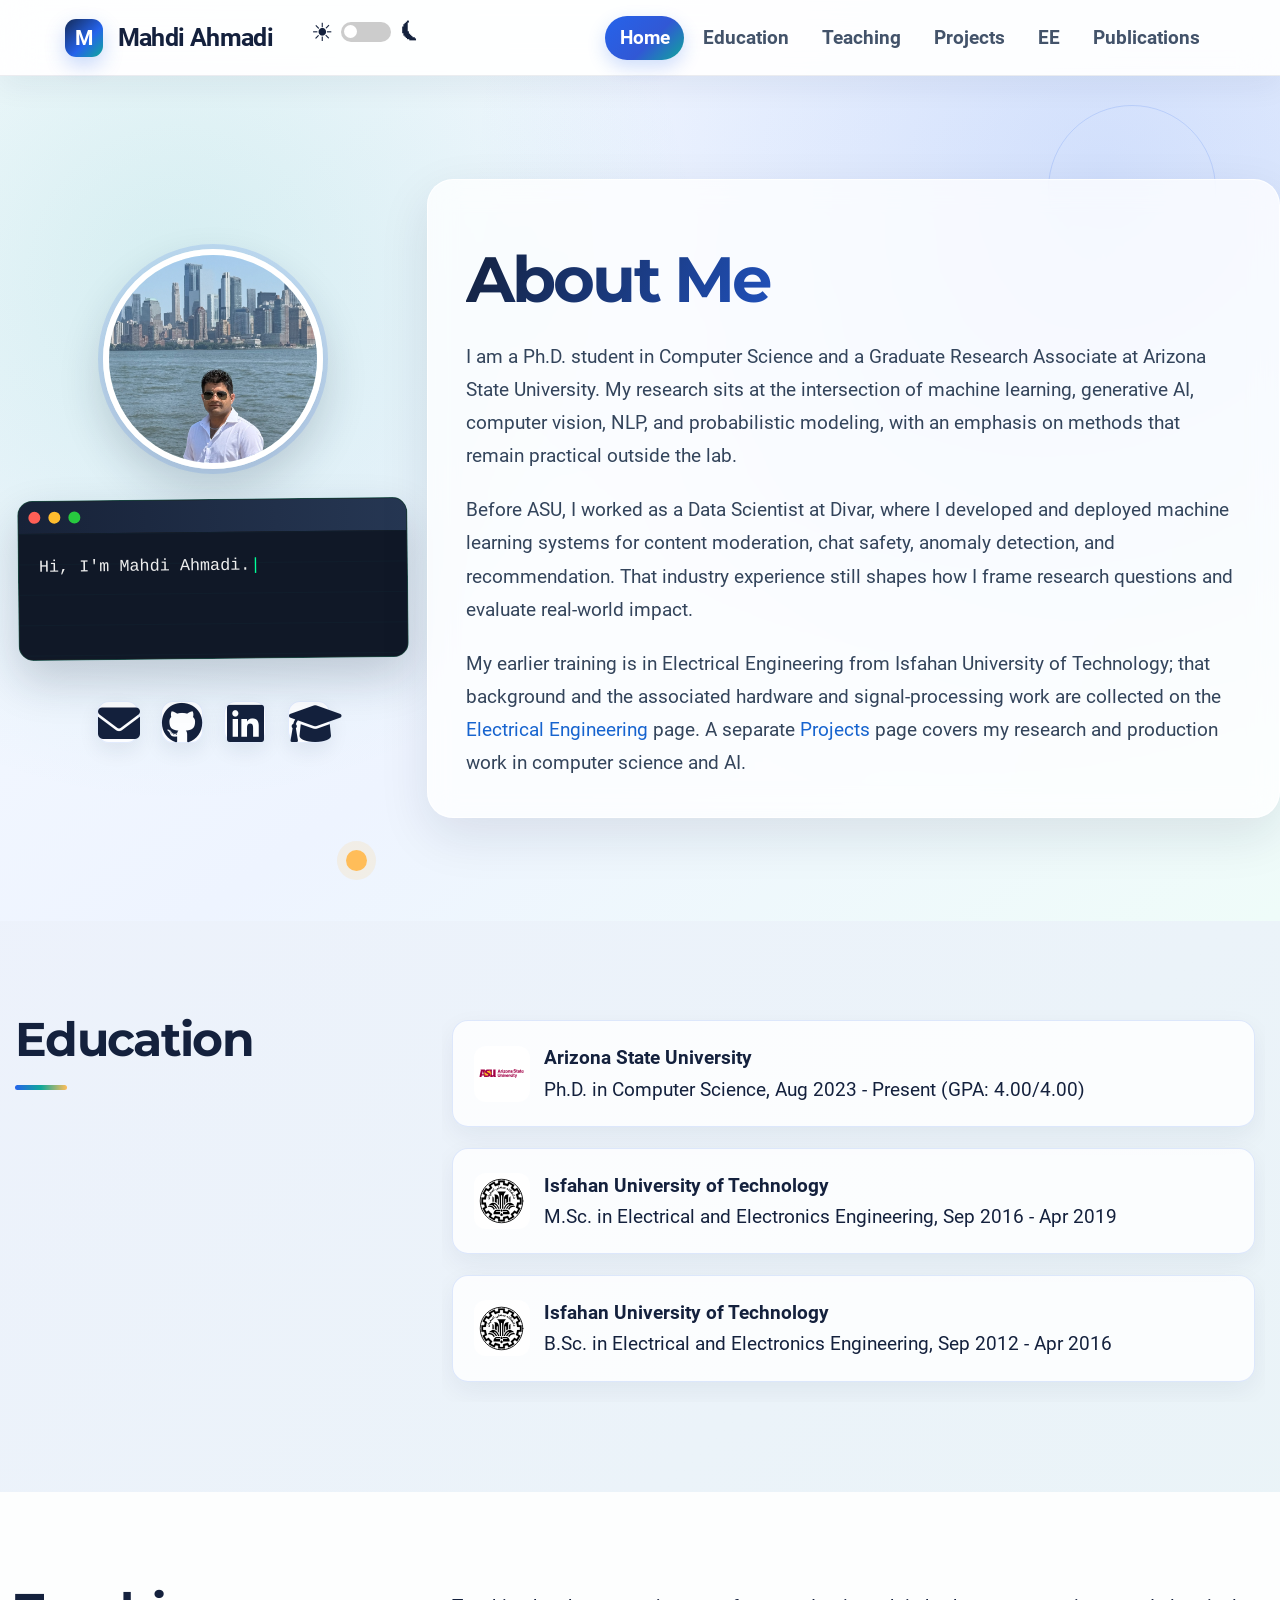
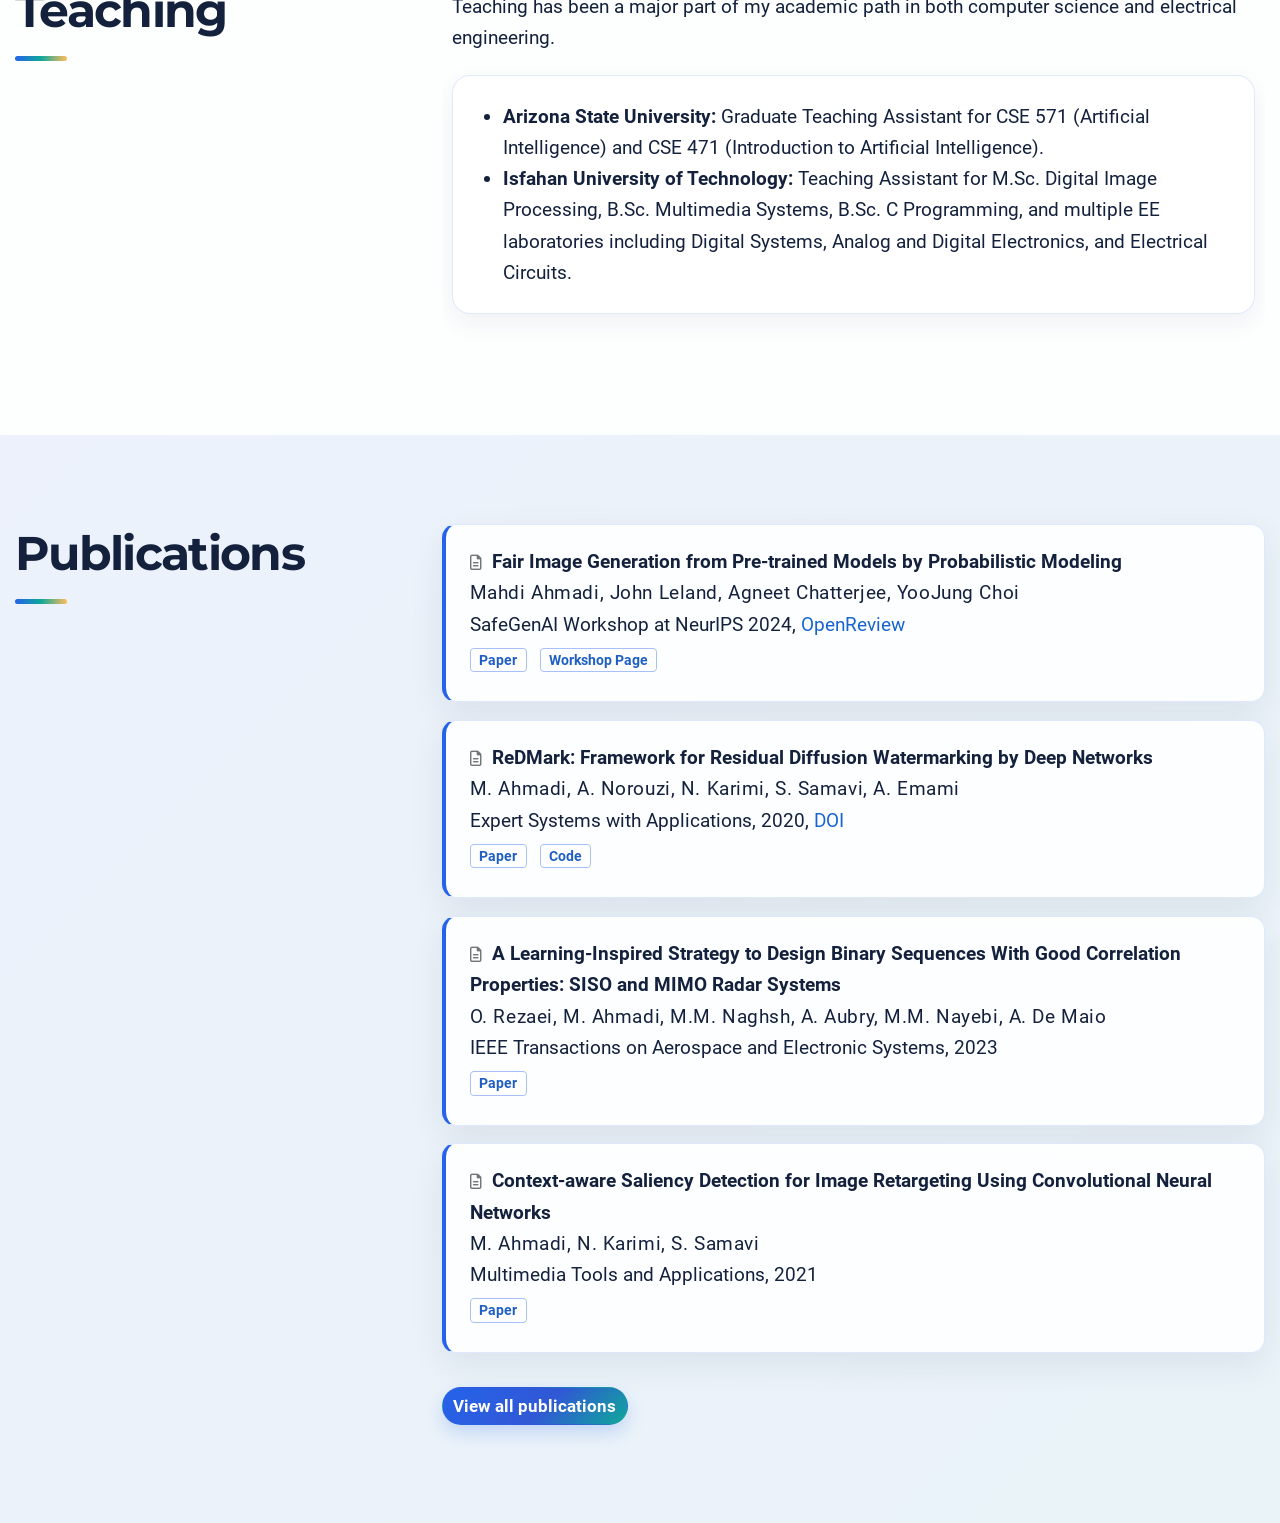
==== commit 40b5a285: "Create original portfolio visual identity" ====
--- a/index.html
+++ b/index.html
@@ -2730,7 +2730,6 @@
 </style>
 <meta name=author content="Mahdi Ahmadi">
 <meta name=description content="Mahdi Ahmadi Portfolio Website">
-<!-- <link rel=alternate hreflang=en-us href=https://academic-demo.netlify.app /> -->
 <meta name=theme-color content=#1565c0>
 <style>
 
@@ -3075,7 +3074,7 @@
 </style>
 
     <title>Mahdi Ahmadi</title>
-    <link rel="icon" href="/Pictures/iconlogo.png" type="png">
+    <link rel="icon" href="Pictures/favicon.svg" type="image/svg+xml">
     <meta name="google-site-verification" content="qmM2cx9QOHW8c-EpDr5jl02Ho-u9kRWhANf1nLLGuUE" />
     <meta name="theme-color" content="#ffffff">
     <meta name="apple-mobile-web-app-capable" content="yes">
--- a/portfolio.css
+++ b/portfolio.css
@@ -268,3 +268,582 @@
     grid-template-columns: 1fr;
   }
 }
+
+/* Mahdi Ahmadi visual system: crisp technical surfaces with a warm signal accent. */
+:root {
+  --mahdi-ink: #14213d;
+  --mahdi-muted: #5a687c;
+  --mahdi-blue: #2563eb;
+  --mahdi-teal: #0fa89a;
+  --mahdi-gold: #ffbd59;
+  --mahdi-paper: #f7f9fd;
+  --mahdi-line: rgba(37, 99, 235, 0.14);
+  --mahdi-shadow: 0 18px 50px rgba(20, 33, 61, 0.1);
+}
+
+body.page-wrapper {
+  display: block;
+  min-height: 100vh;
+  color: var(--mahdi-ink);
+  background:
+    radial-gradient(circle at 8% 15%, rgba(15, 168, 154, 0.08), transparent 28rem),
+    radial-gradient(circle at 92% 8%, rgba(37, 99, 235, 0.09), transparent 30rem),
+    var(--mahdi-paper);
+}
+
+.page-header.header--fixed {
+  position: sticky;
+  top: 0;
+  z-index: 1030;
+}
+
+.navbar {
+  min-height: 70px;
+  height: auto;
+  padding: 0.65rem 1rem;
+  border-bottom: 1px solid rgba(20, 33, 61, 0.08);
+  background: rgba(255, 255, 255, 0.88) !important;
+  box-shadow: 0 10px 30px rgba(20, 33, 61, 0.06);
+  backdrop-filter: blur(18px) saturate(140%);
+  -webkit-backdrop-filter: blur(18px) saturate(140%);
+}
+
+.navbar .container-xl {
+  max-width: 1180px;
+}
+
+.navbar-brand {
+  display: inline-flex;
+  gap: 0.7rem;
+  align-items: center;
+  color: var(--mahdi-ink) !important;
+  font-weight: 800;
+  letter-spacing: -0.025em;
+}
+
+.navbar-brand::before {
+  content: "M";
+  display: inline-grid;
+  width: 38px;
+  height: 38px;
+  place-items: center;
+  border-radius: 11px;
+  color: #fff;
+  background: linear-gradient(135deg, #142b58, var(--mahdi-blue) 58%, var(--mahdi-teal));
+  box-shadow: 0 8px 20px rgba(37, 99, 235, 0.25);
+  font-size: 1rem;
+  font-weight: 900;
+}
+
+.navbar .theme-toggle {
+  top: auto;
+  left: auto;
+  margin-left: 2.25rem;
+  margin-right: 2rem;
+}
+
+.navbar .navbar-nav {
+  gap: 0.18rem;
+  align-items: center;
+}
+
+.navbar .navbar-nav .nav-link {
+  padding: 0.48rem 0.7rem;
+  border-radius: 999px;
+  color: #43536a;
+  font-weight: 650;
+  transition: color 160ms ease, background-color 160ms ease, transform 160ms ease;
+}
+
+.navbar .navbar-nav .nav-link:hover {
+  color: var(--mahdi-blue);
+  background: rgba(37, 99, 235, 0.08);
+  transform: translateY(-1px);
+}
+
+.navbar .navbar-nav .nav-link.active,
+.navbar .navbar-nav .nav-link[aria-current="page"] {
+  color: #fff !important;
+  background: linear-gradient(135deg, var(--mahdi-blue), #3158d5 58%, var(--mahdi-teal));
+  box-shadow: 0 7px 18px rgba(37, 99, 235, 0.22);
+}
+
+.mobile-navbar {
+  border-bottom: 1px solid rgba(20, 33, 61, 0.08);
+  background: rgba(255, 255, 255, 0.94);
+  box-shadow: 0 8px 22px rgba(20, 33, 61, 0.06);
+  backdrop-filter: blur(16px);
+  -webkit-backdrop-filter: blur(16px);
+}
+
+.mobile-navbar a {
+  border-radius: 9px;
+  color: #43536a;
+}
+
+.mobile-navbar a[aria-current="page"] {
+  color: #fff;
+  background: linear-gradient(135deg, var(--mahdi-blue), var(--mahdi-teal));
+  box-shadow: 0 6px 14px rgba(37, 99, 235, 0.18);
+}
+
+body .home-section {
+  padding: clamp(4rem, 7vw, 6.5rem) 0;
+  overflow: hidden;
+  background: rgba(255, 255, 255, 0.8);
+}
+
+body .home-section:nth-of-type(even) {
+  background:
+    linear-gradient(135deg, rgba(37, 99, 235, 0.035), rgba(15, 168, 154, 0.045)),
+    #f4f7fc;
+}
+
+body #about {
+  position: relative;
+  padding: clamp(4.5rem, 8vw, 7.5rem) 0 !important;
+  background:
+    radial-gradient(circle at 14% 24%, rgba(15, 168, 154, 0.14), transparent 25rem),
+    radial-gradient(circle at 86% 12%, rgba(37, 99, 235, 0.15), transparent 30rem),
+    linear-gradient(145deg, #f8fbff, #eef4ff 56%, #effcf9) !important;
+}
+
+#about .container {
+  position: relative;
+  z-index: 1;
+}
+
+#about .container::before,
+#about .container::after {
+  content: "";
+  position: absolute;
+  z-index: -1;
+  border-radius: 999px;
+  pointer-events: none;
+}
+
+#about .container::before {
+  top: -3.5rem;
+  right: 5%;
+  width: 8rem;
+  height: 8rem;
+  border: 1px solid rgba(37, 99, 235, 0.16);
+}
+
+#about .container::after {
+  bottom: -2.5rem;
+  left: 27%;
+  width: 1rem;
+  height: 1rem;
+  background: var(--mahdi-gold);
+  box-shadow: 0 0 0 9px rgba(255, 189, 89, 0.14);
+}
+
+#about .row {
+  align-items: center;
+}
+
+#about .col-lg-8 {
+  padding: clamp(1.5rem, 3vw, 2.6rem);
+  border: 1px solid rgba(255, 255, 255, 0.8);
+  border-radius: 26px;
+  background: rgba(255, 255, 255, 0.78);
+  box-shadow: var(--mahdi-shadow);
+  backdrop-filter: blur(14px);
+  -webkit-backdrop-filter: blur(14px);
+}
+
+#about h1 {
+  margin-bottom: 1rem;
+  color: var(--mahdi-ink);
+  background: linear-gradient(115deg, var(--mahdi-ink), var(--mahdi-blue) 58%, var(--mahdi-teal));
+  -webkit-background-clip: text;
+  background-clip: text;
+  -webkit-text-fill-color: transparent;
+  font-size: clamp(2.25rem, 5vw, 3.55rem);
+  font-weight: 750;
+  letter-spacing: -0.045em;
+}
+
+#about .article-style {
+  padding: 0;
+}
+
+#about .article-style p {
+  color: #33445b;
+  line-height: 1.75;
+  text-align: left !important;
+}
+
+#profile {
+  padding-top: 0;
+}
+
+#profile-pic {
+  width: 184px;
+  height: 184px;
+  border: 6px solid #fff;
+  box-shadow:
+    0 0 0 5px rgba(37, 99, 235, 0.14),
+    0 20px 45px rgba(20, 33, 61, 0.2);
+}
+
+.terminal-window {
+  width: 100%;
+  max-width: 390px;
+  border: 1px solid rgba(15, 168, 154, 0.28);
+  border-radius: 15px;
+  box-shadow: 0 20px 45px rgba(20, 33, 61, 0.2);
+  transform: rotate(-0.6deg);
+}
+
+.terminal-header {
+  background: linear-gradient(90deg, #172238, #263753);
+}
+
+.terminal-body {
+  background:
+    linear-gradient(rgba(15, 168, 154, 0.035) 1px, transparent 1px),
+    #101827;
+  background-size: 100% 1.45rem;
+}
+
+.network-icon {
+  gap: 0.55rem;
+}
+
+.network-icon li a {
+  display: inline-grid;
+  width: 42px;
+  height: 42px;
+  place-items: center;
+  border: 1px solid rgba(37, 99, 235, 0.12);
+  border-radius: 12px;
+  color: var(--mahdi-ink);
+  background: rgba(255, 255, 255, 0.82);
+  box-shadow: 0 8px 20px rgba(20, 33, 61, 0.08);
+  transition: transform 160ms ease, color 160ms ease, box-shadow 160ms ease;
+}
+
+.network-icon li a:hover {
+  color: var(--mahdi-blue);
+  box-shadow: 0 12px 24px rgba(37, 99, 235, 0.16);
+  transform: translateY(-3px);
+}
+
+.section-heading h1 {
+  position: relative;
+  color: var(--mahdi-ink);
+  font-weight: 700;
+  letter-spacing: -0.035em;
+}
+
+.section-heading h1::after {
+  content: "";
+  display: block;
+  width: 52px;
+  height: 5px;
+  margin-top: 0.75rem;
+  border-radius: 999px;
+  background: linear-gradient(90deg, var(--mahdi-blue), var(--mahdi-teal), var(--mahdi-gold));
+}
+
+.wg-features .article-style > div[style*="display:flex"] {
+  padding: 1rem;
+  border: 1px solid var(--mahdi-line);
+  border-radius: 16px;
+  background: rgba(255, 255, 255, 0.78);
+  box-shadow: 0 9px 26px rgba(20, 33, 61, 0.06);
+}
+
+.wg-features .article-style > div[style*="display:flex"] > img {
+  padding: 0.25rem;
+  border-radius: 12px;
+  background: #fff;
+}
+
+.wg-features .article-style > ul {
+  padding: 1.2rem 1.25rem 1.2rem 2.4rem;
+  border: 1px solid var(--mahdi-line);
+  border-radius: 18px;
+  background: rgba(255, 255, 255, 0.76);
+  box-shadow: 0 9px 26px rgba(20, 33, 61, 0.06);
+}
+
+.publication-card,
+.project-card,
+.icon-card,
+.tool-item,
+.pub-list-item {
+  position: relative;
+  border-color: var(--mahdi-line);
+  background: rgba(255, 255, 255, 0.9);
+  box-shadow: 0 12px 34px rgba(20, 33, 61, 0.08);
+  transition: transform 180ms ease, box-shadow 180ms ease, border-color 180ms ease;
+}
+
+.publication-card,
+.project-card {
+  overflow: hidden;
+  border-radius: 19px;
+}
+
+.project-card::before {
+  content: "";
+  position: absolute;
+  inset: 0 auto 0 0;
+  width: 4px;
+  background: linear-gradient(180deg, var(--mahdi-blue), var(--mahdi-teal));
+}
+
+.publication-card:hover,
+.project-card:hover,
+.icon-card:hover,
+.tool-item:hover {
+  border-color: rgba(37, 99, 235, 0.28);
+  box-shadow: 0 18px 44px rgba(20, 33, 61, 0.13);
+  transform: translateY(-4px);
+}
+
+.publication-visual {
+  border-radius: 14px;
+  background:
+    linear-gradient(135deg, rgba(37, 99, 235, 0.05), rgba(15, 168, 154, 0.06)),
+    #fff;
+}
+
+.publication-title a,
+.project-card h2,
+.project-card h3 {
+  color: var(--mahdi-ink);
+}
+
+.project-kicker,
+.publication-venue {
+  color: #53708f;
+}
+
+.project-tag {
+  background: linear-gradient(135deg, #edf3ff, #e9fbf8);
+  color: #194b91;
+}
+
+.pub-list-item {
+  margin-bottom: 0.85rem !important;
+  padding: 1rem 1rem 1rem 1.15rem;
+  border: 1px solid var(--mahdi-line);
+  border-left: 4px solid var(--mahdi-blue);
+  border-radius: 14px;
+}
+
+a {
+  color: #1764cf;
+}
+
+.btn {
+  border-radius: 999px;
+  font-weight: 650;
+}
+
+.btn-primary {
+  border-color: transparent;
+  background: linear-gradient(135deg, var(--mahdi-blue), #3158d5 55%, var(--mahdi-teal));
+  box-shadow: 0 8px 18px rgba(37, 99, 235, 0.2);
+}
+
+.btn-outline-primary {
+  border-color: rgba(37, 99, 235, 0.4);
+  color: #1f5fc4;
+  background: rgba(255, 255, 255, 0.72);
+}
+
+.btn-outline-primary:hover {
+  border-color: transparent;
+  color: #fff;
+  background: linear-gradient(135deg, var(--mahdi-blue), var(--mahdi-teal));
+}
+
+body.dark-mode.page-wrapper {
+  color: #dce7f5;
+  background:
+    radial-gradient(circle at 10% 8%, rgba(15, 168, 154, 0.12), transparent 28rem),
+    radial-gradient(circle at 90% 8%, rgba(37, 99, 235, 0.15), transparent 30rem),
+    #07111f;
+}
+
+body.dark-mode .container,
+body.dark-mode .container-xl {
+  background: transparent !important;
+}
+
+body.dark-mode .navbar {
+  border-bottom-color: rgba(147, 180, 223, 0.12);
+  background: rgba(7, 17, 31, 0.9) !important;
+  box-shadow: 0 10px 30px rgba(0, 0, 0, 0.24);
+}
+
+body.dark-mode .navbar-brand,
+body.dark-mode .navbar .navbar-nav .nav-link {
+  color: #dce7f5 !important;
+}
+
+body.dark-mode .navbar .navbar-nav .nav-link:hover {
+  color: #8fc9ff !important;
+  background: rgba(95, 150, 255, 0.12);
+}
+
+body.dark-mode .mobile-navbar {
+  border-bottom-color: rgba(147, 180, 223, 0.12);
+  background: rgba(7, 17, 31, 0.95);
+}
+
+body.dark-mode .mobile-navbar a {
+  color: #c6d5e8;
+}
+
+body.dark-mode .mobile-navbar a[aria-current="page"] {
+  color: #fff !important;
+}
+
+body.dark-mode .home-section,
+body.dark-mode .home-section:nth-of-type(even) {
+  background: rgba(10, 24, 43, 0.84);
+}
+
+body.dark-mode .section-heading,
+body.dark-mode .article-style,
+body.dark-mode .wg-collection {
+  background: transparent !important;
+}
+
+body.dark-mode #about {
+  background:
+    radial-gradient(circle at 14% 24%, rgba(15, 168, 154, 0.16), transparent 25rem),
+    radial-gradient(circle at 86% 12%, rgba(37, 99, 235, 0.2), transparent 30rem),
+    #0a182b !important;
+}
+
+body.dark-mode #about .col-lg-8,
+body.dark-mode .wg-features .article-style > div[style*="display:flex"],
+body.dark-mode .wg-features .article-style > ul,
+body.dark-mode .publication-card,
+body.dark-mode .project-card,
+body.dark-mode .icon-card,
+body.dark-mode .tool-item,
+body.dark-mode .pub-list-item {
+  border-color: rgba(147, 180, 223, 0.16);
+  background: rgba(13, 31, 54, 0.88);
+  box-shadow: 0 16px 38px rgba(0, 0, 0, 0.2);
+}
+
+body.dark-mode #about h1,
+body.dark-mode .section-heading h1,
+body.dark-mode .publication-title a,
+body.dark-mode .project-card h2,
+body.dark-mode .project-card h3 {
+  color: #edf5ff;
+  -webkit-text-fill-color: initial;
+}
+
+body.dark-mode #about .article-style p,
+body.dark-mode .article-style,
+body.dark-mode .publication-authors,
+body.dark-mode .publication-venue,
+body.dark-mode .project-kicker {
+  color: #bdcce0;
+}
+
+body.dark-mode .network-icon li a {
+  border-color: rgba(147, 180, 223, 0.16);
+  color: #dce7f5;
+  background: rgba(13, 31, 54, 0.9);
+}
+
+body.dark-mode .project-tag {
+  color: #cfe2ff;
+  background: linear-gradient(135deg, rgba(37, 99, 235, 0.25), rgba(15, 168, 154, 0.2));
+}
+
+body.dark-mode .btn-outline-primary {
+  border-color: rgba(120, 172, 255, 0.48);
+  color: #9ec6ff;
+  background: rgba(8, 21, 38, 0.6);
+}
+
+@media (max-width: 991.98px) {
+  .navbar {
+    min-height: 58px;
+  }
+
+  .navbar-brand::before {
+    width: 34px;
+    height: 34px;
+    border-radius: 10px;
+  }
+
+  body #about {
+    padding: 3.5rem 0 4.5rem !important;
+  }
+
+  #about .col-lg-8 {
+    margin-top: 2rem;
+  }
+}
+
+@media (max-width: 767.98px) {
+  body .home-section {
+    padding: 3.5rem 0;
+  }
+
+  .mobile-navbar ul {
+    gap: 0.35rem;
+    padding: 0.45rem 0.7rem;
+  }
+
+  .mobile-navbar a {
+    font-size: 0.78rem;
+  }
+
+  .home-section .section-heading {
+    align-items: flex-start !important;
+    text-align: left;
+  }
+
+  .section-heading h1 {
+    font-size: 2rem;
+  }
+
+  #about .col-lg-8 {
+    padding: 1.35rem;
+    border-radius: 20px;
+  }
+
+  #profile-pic {
+    width: 164px;
+    height: 164px;
+  }
+
+  .terminal-window {
+    max-width: 360px;
+  }
+
+  .publication-card,
+  .project-card {
+    border-radius: 16px;
+  }
+}
+
+@media (prefers-reduced-motion: reduce) {
+  .publication-card,
+  .project-card,
+  .icon-card,
+  .tool-item,
+  .navbar .navbar-nav .nav-link,
+  .network-icon li a {
+    transition: none;
+  }
+
+  .terminal-window {
+    transform: none;
+  }
+}
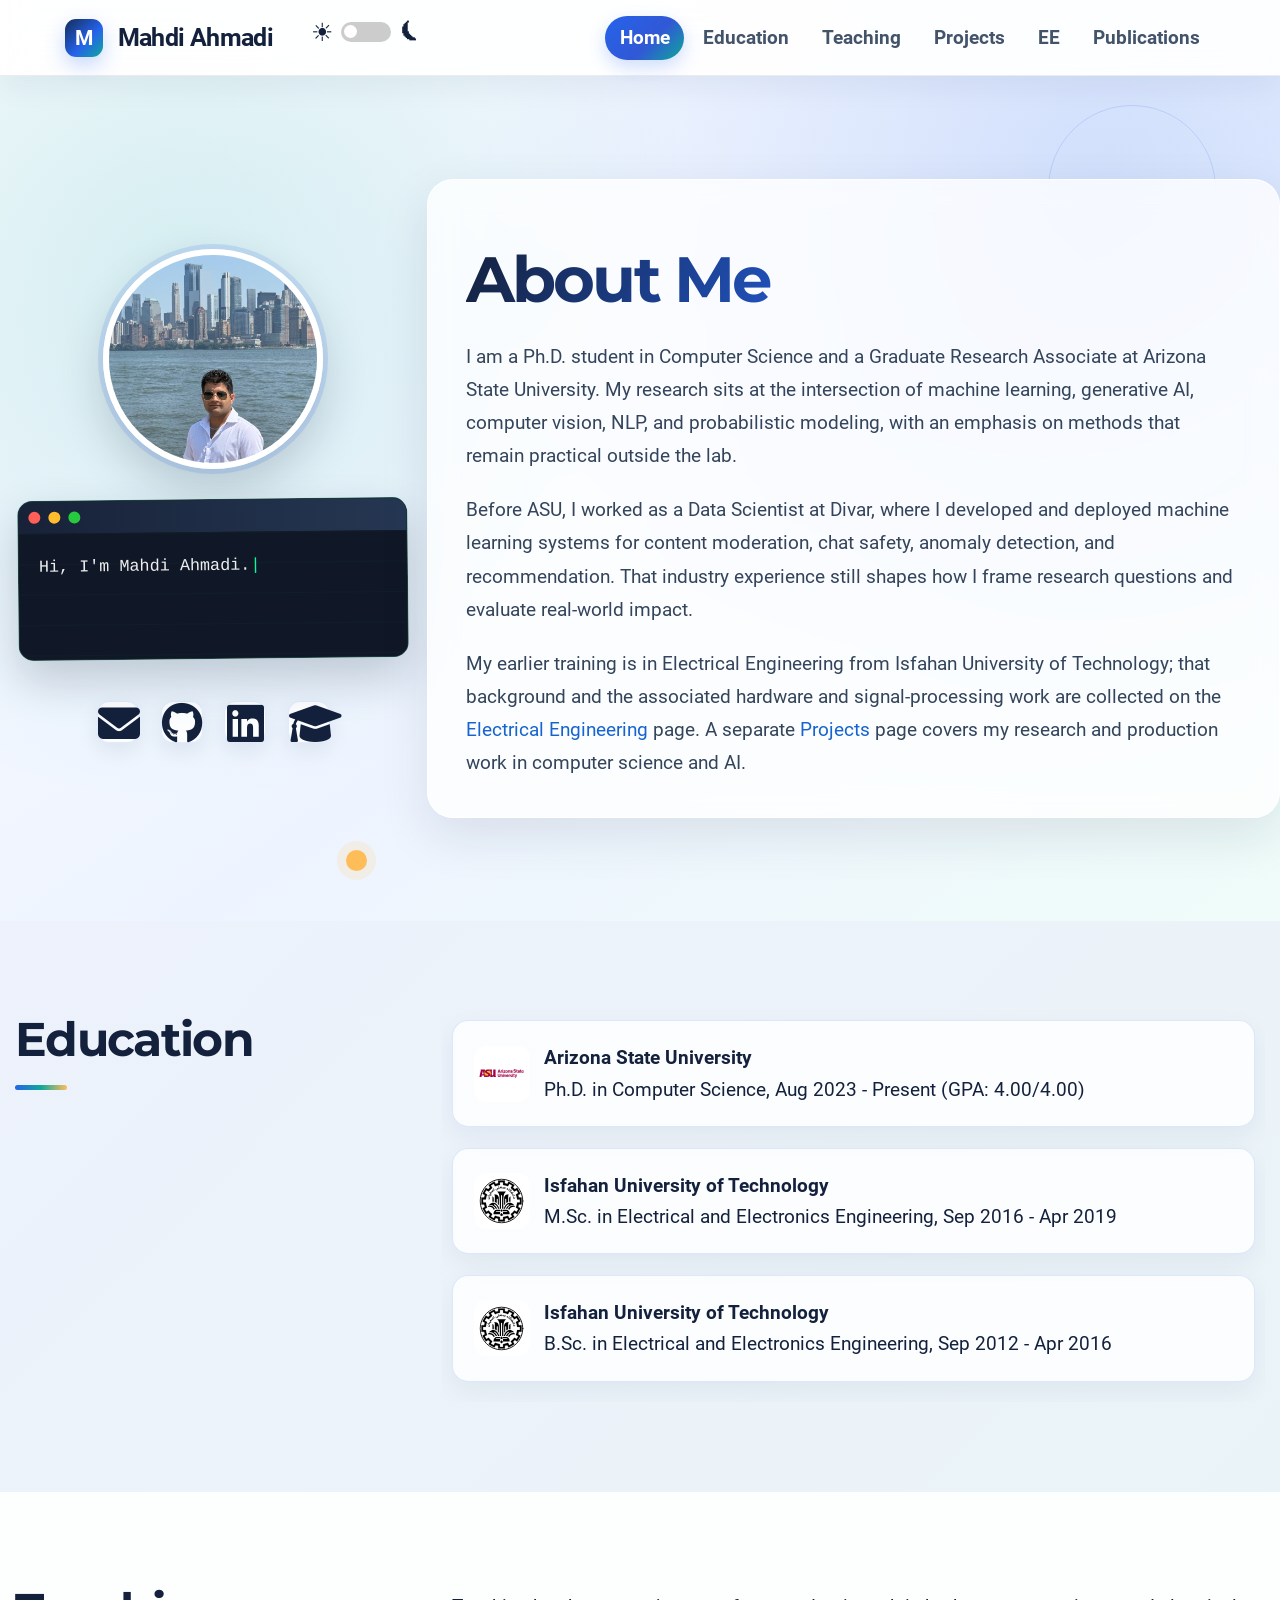
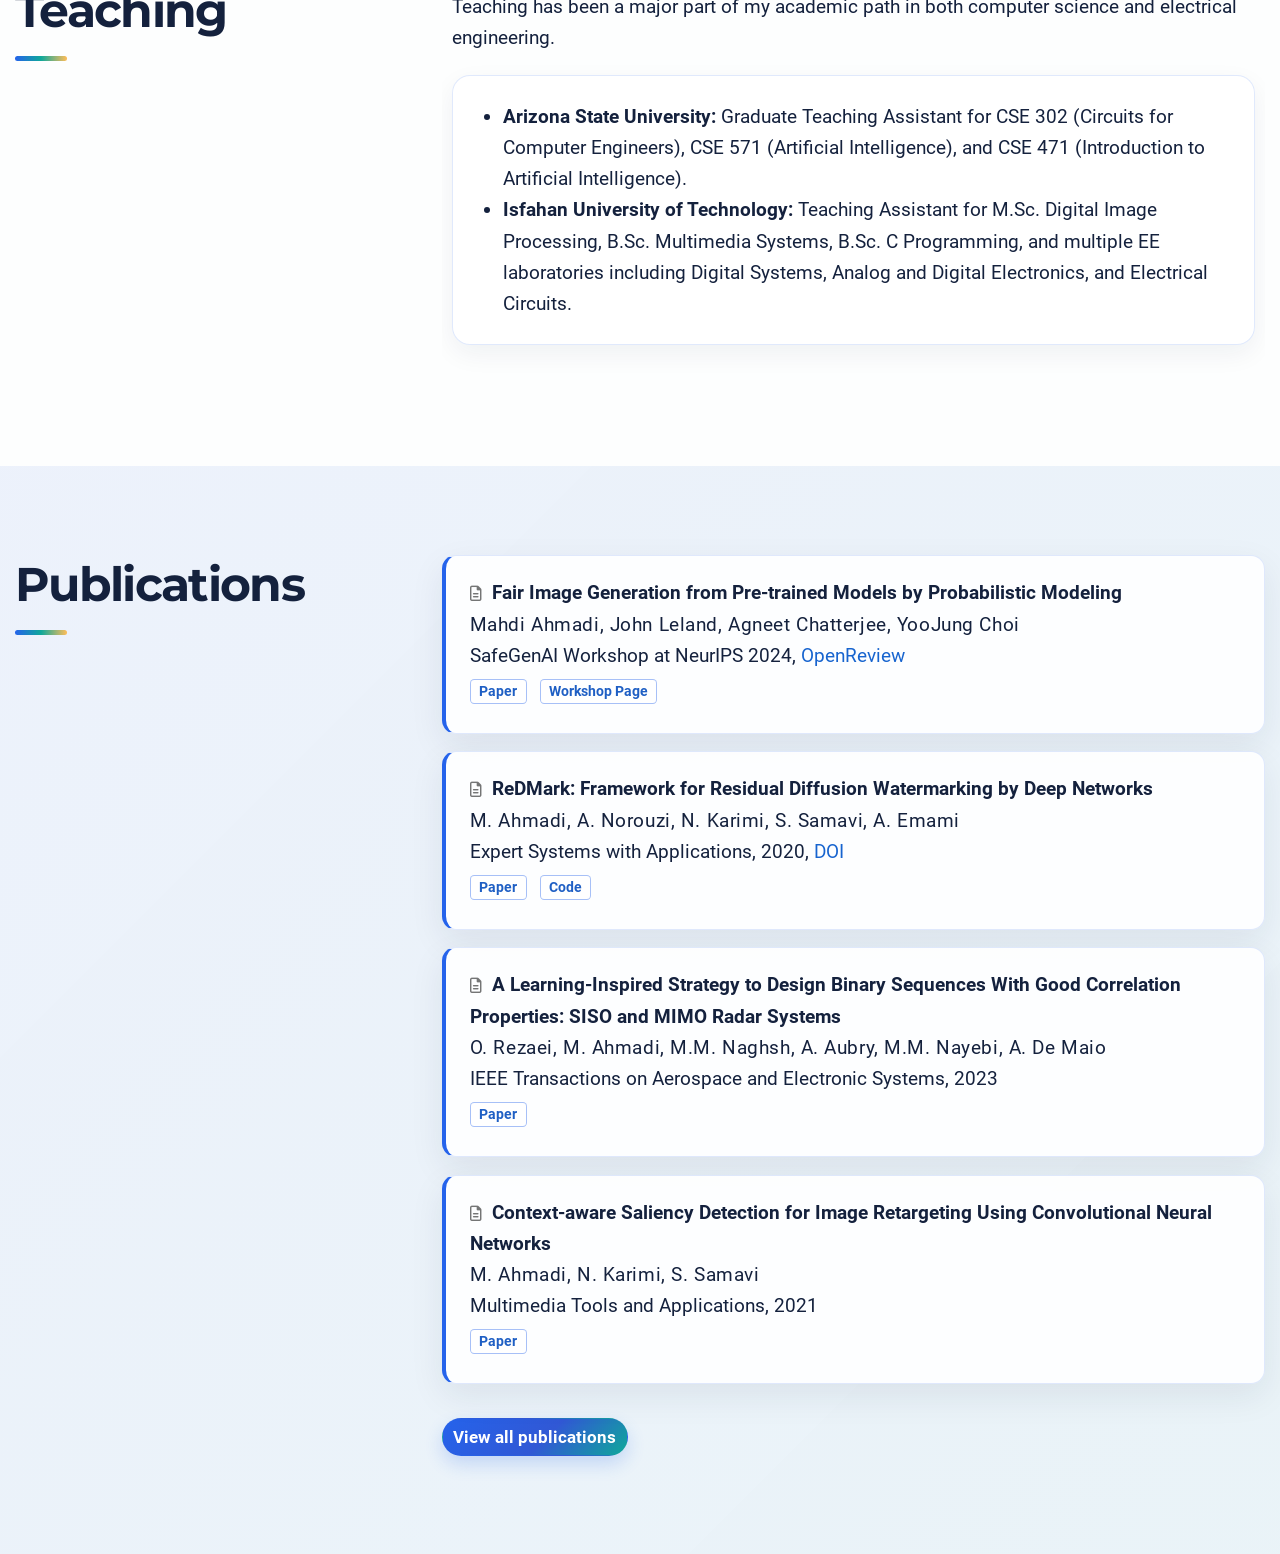
==== commit 4a993977: "Add FPGA capstone and Fall 2026 teaching" ====
--- a/index.html
+++ b/index.html
@@ -3224,7 +3224,7 @@
                     <div class="article-style">
                         <p>Teaching has been a major part of my academic path in both computer science and electrical engineering.</p>
                         <ul>
-                            <li><strong>Arizona State University:</strong> Graduate Teaching Assistant for CSE 571 (Artificial Intelligence) and CSE 471 (Introduction to Artificial Intelligence).</li>
+                            <li><strong>Arizona State University:</strong> Graduate Teaching Assistant for CSE 302 (Circuits for Computer Engineers), CSE 571 (Artificial Intelligence), and CSE 471 (Introduction to Artificial Intelligence).</li>
                             <li><strong>Isfahan University of Technology:</strong> Teaching Assistant for M.Sc. Digital Image Processing, B.Sc. Multimedia Systems, B.Sc. C Programming, and multiple EE laboratories including Digital Systems, Analog and Digital Electronics, and Electrical Circuits.</li>
                         </ul>
                     </div>
--- a/portfolio.css
+++ b/portfolio.css
@@ -107,6 +107,10 @@
   grid-template-columns: repeat(auto-fit, minmax(155px, 1fr));
 }
 
+.ee-tool-grid {
+  grid-template-columns: repeat(auto-fit, minmax(230px, 1fr));
+}
+
 .icon-card,
 .tool-item,
 .project-card {
@@ -145,8 +149,84 @@
   object-fit: contain;
 }
 
+.tool-item-detailed {
+  align-items: flex-start;
+  min-height: 104px;
+  padding: 1rem;
+}
+
+.tool-item-detailed img {
+  width: 42px;
+  height: 42px;
+  flex-basis: 42px;
+  padding: 0.4rem;
+  border-radius: 12px;
+  background: linear-gradient(135deg, rgba(37, 99, 235, 0.1), rgba(15, 168, 154, 0.12));
+}
+
+.tool-copy {
+  display: flex;
+  min-width: 0;
+  flex-direction: column;
+  gap: 0.22rem;
+}
+
+.tool-copy strong {
+  color: var(--mahdi-ink);
+  font-size: 0.94rem;
+  line-height: 1.25;
+}
+
+.tool-copy small {
+  color: #52657d;
+  font-size: 0.8rem;
+  line-height: 1.45;
+}
+
 .project-grid {
   grid-template-columns: repeat(auto-fit, minmax(280px, 1fr));
+}
+
+.coursework-grid {
+  display: grid;
+  grid-template-columns: repeat(auto-fit, minmax(210px, 1fr));
+  gap: 0.9rem;
+}
+
+.coursework-card {
+  padding: 1rem;
+}
+
+.coursework-card h2 {
+  margin-bottom: 0.65rem;
+  font-size: 1rem;
+  line-height: 1.35;
+}
+
+.coursework-list {
+  margin: 0;
+  padding: 0;
+  list-style: none;
+}
+
+.coursework-list li {
+  position: relative;
+  padding: 0.38rem 0 0.38rem 0.9rem;
+  border-top: 1px solid rgba(76, 102, 138, 0.12);
+  color: #43546b;
+  font-size: 0.82rem;
+  line-height: 1.4;
+}
+
+.coursework-list li::before {
+  content: "";
+  position: absolute;
+  top: 0.8rem;
+  left: 0;
+  width: 0.32rem;
+  height: 0.32rem;
+  border-radius: 50%;
+  background: linear-gradient(135deg, var(--mahdi-blue), var(--mahdi-teal));
 }
 
 .project-card {
@@ -206,6 +286,19 @@
 
 body.dark-mode .publication-title a {
   color: #f2f4f7;
+}
+
+body.dark-mode .tool-copy strong {
+  color: #edf5ff;
+}
+
+body.dark-mode .tool-copy small {
+  color: #b8c8dc;
+}
+
+body.dark-mode .coursework-list li {
+  border-color: rgba(147, 180, 223, 0.14);
+  color: #c4d1e2;
 }
 
 body.dark-mode .publication-authors,
@@ -265,6 +358,10 @@
   }
 
   .project-grid {
+    grid-template-columns: 1fr;
+  }
+
+  .coursework-grid {
     grid-template-columns: 1fr;
   }
 }
